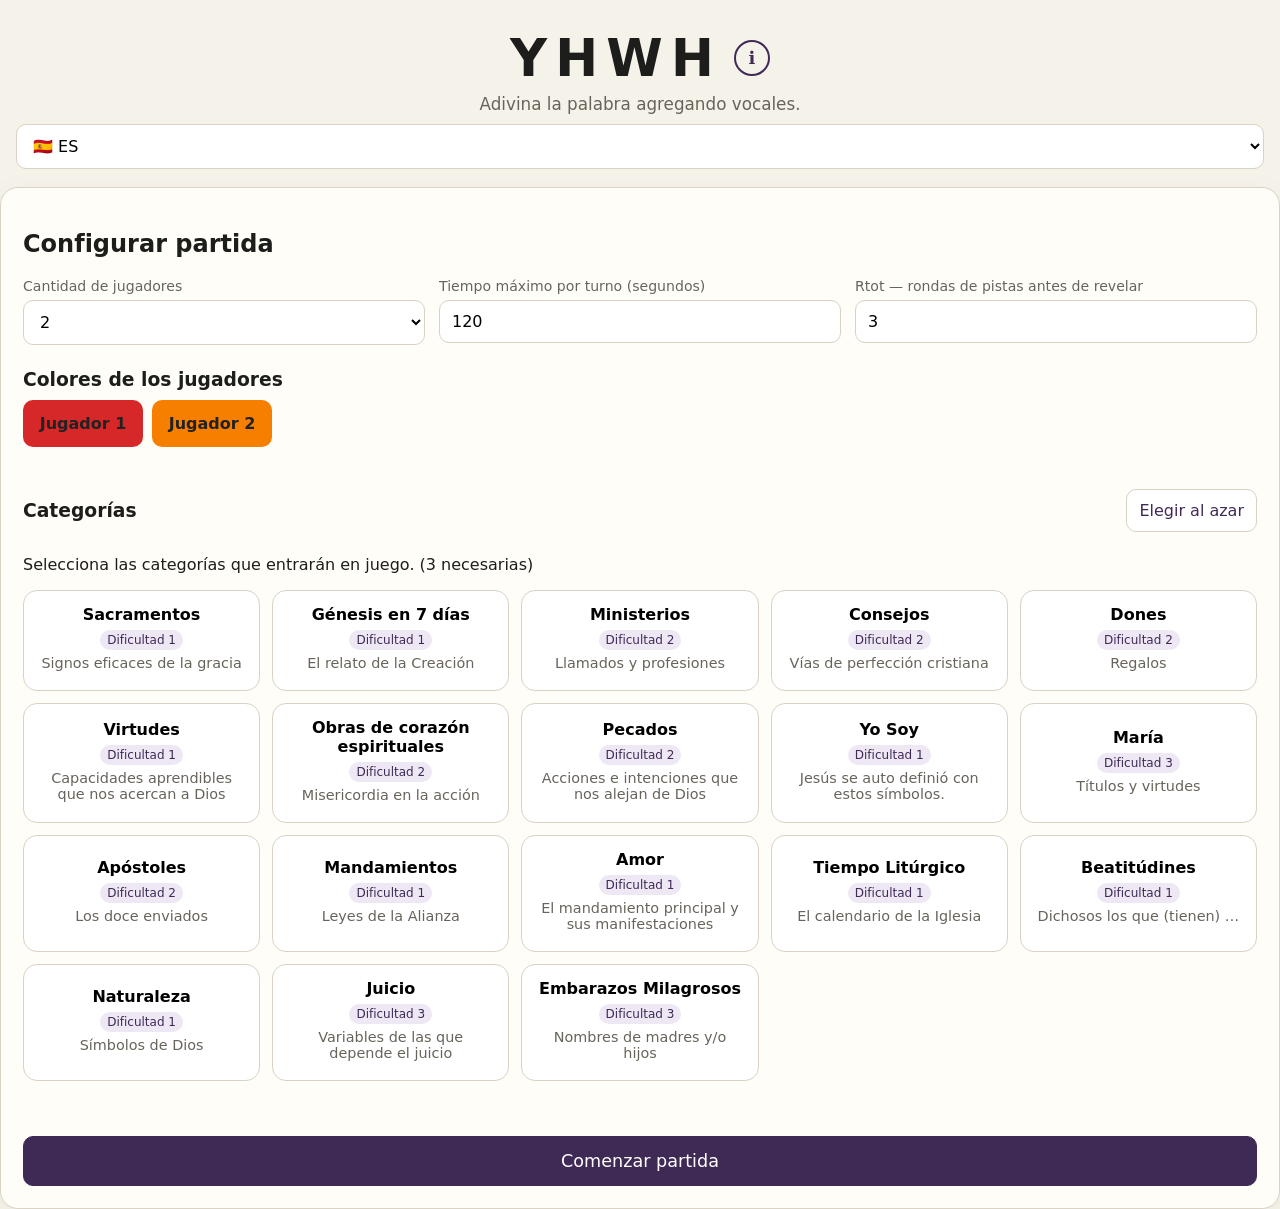
==== YHWH/index.html @ cb98d89c "Refactor index.html for improved layout and semantics Refactor HTML structure and update elements fo" ====
<!DOCTYPE html>
<html lang="es">
<head>
  <meta charset="UTF-8">
  <meta name="viewport" content="width=device-width, initial-scale=1.0">
  <title>YHWH</title>
  <link rel="stylesheet" href="styles.css">
</head>
<body>
  <div class="container">
    <header class="site-header">
      <div class="header-content">
        <h1>YHWH</h1>
        <button type="button" id="info-btn" class="info-btn" title="Información">ℹ️</button>
      </div>
      <p id="subtitle" class="subtitle" data-i18n="subtitle"></p>
      
      <!-- Selector de idioma -->
      <div class="language-selector" style="margin-top: 10px;">
        <select id="lang-select">
          <option value="es">🇪🇸 ES</option>
          <option value="it">🇮🇹 IT</option>
          <option value="en">🇬🇧 EN</option>
        </select>
      </div>
    </header>

    <!-- Modal de Reglas -->
    <div id="rules-modal" class="feedback-modal hidden">
      <div class="feedback-box rules-box">
        <h3 data-i18n="rulesTitle"></h3>
        <ul>
          <li data-i18n="rule1"></li>
          <li data-i18n="rule2"></li>
          <li data-i18n="rule3"></li>
          <li data-i18n="rule4"></li>
        </ul>
        <button type="button" id="close-rules" class="secondary" data-i18n="continue"></button>
      </div>
    </div>

    <!-- Screen 1: Configuración / Inicio -->
    <section id="screen-start" class="screen">
      <h2 id="start-title" data-i18n="startTitle"></h2>
      
      <div class="settings-grid">
        <label>
          <span id="players-label" data-i18n="players"></span>
          <select id="players"></select>
        </label>
        
        <label>
          <span id="time-label" data-i18n="time"></span>
          <input type="number" id="turn-time" min="10" max="120" value="120">
        </label>

        <label>
          <span id="rounds-label" data-i18n="rounds"></span>
          <input type="number" id="round-total" min="1" max="10" value="3">
        </label>
      </div>

      <div class="player-color-selection">
        <h3 id="player-colors-title" data-i18n="playerColorsTitle"></h3>
        <div id="player-colors" class="player-colors"></div>
        <div id="player-color-options" class="player-color-options"></div>
      </div>

      <div class="section-heading">
        <h3 id="categories-title" data-i18n="categoriesTitle"></h3>
        <button type="button" id="random-categories" class="secondary" data-i18n="randomCategories"></button>
      </div>
      <p id="category-count" class="help-text" data-i18n="categoryCount"></p>
      
      <div id="categories" class="category-grid"></div>

      <p id="start-error" class="error"></p>
      <button type="button" id="start-game" class="primary" style="width: 100%; font-size: 1.1rem; padding: 14px;" data-i18n="startGame"></button>
    </section>

    <!-- Screen 2: Pantalla de Juego -->
    <main id="screen-game" class="screen hidden">
      <div class="game-top">
        <div>
          <span id="round-label"></span> | 
          <span id="turn-label"></span>
        </div>
        <div class="timer-controls">
          <button type="button" id="pause-time" class="secondary" data-i18n="pause"></button>
          <div id="timer" class="timer">02:00</div>
        </div>
      </div>

      <div id="scoreboard" class="scoreboard"></div>

      <div class="round-card">
        <div id="clue-stage" class="clue-stage">---</div>
        <div id="attempt-status" class="attempt-status"></div>

        <div class="guess-form">
          <div id="guess-words" class="guess-words"></div>
          <div id="guess-categories" class="guess-categories"></div>
          <button type="button" id="submit-guess" class="primary" data-i18n="guess"></button>
        </div>
      </div>

      <div class="board">
        <h2><span id="board-title-text" data-i18n="boardTitle"></span> (<span id="discovered-count">0</span>)</h2>
        <div id="board-categories"></div>
      </div>
    </main>

    <!-- Screen 3: Revelar Palabra (Ordenador / Tiempo agotado) -->
    <section id="screen-reveal" class="screen hidden computer-reveal">
      <span class="computer-badge" id="computer-badge" data-i18n="computer"></span>
      <h2 id="reveal-title" data-i18n="specialRound"></h2>

      <div class="reveal-table">
        <div class="reveal-row">
          <span class="reveal-label" data-i18n="revealCategoryLabel"></span>
          <strong id="revealed-category">--</strong>
        </div>
        <div class="reveal-row">
          <span class="reveal-label" data-i18n="revealFortextLabel"></span>
          <span id="reveal-fortext">--</span>
        </div>
        <div class="reveal-row">
          <span class="reveal-label" data-i18n="revealWordLabel"></span>
          <strong id="revealed-word" class="revealed-word">--</strong>
        </div>
        <div class="reveal-row">
          <span class="reveal-label" data-i18n="revealHelpLabel"></span>
          <span id="reveal-help">--</span>
        </div>
      </div>

      <button type="button" id="continue-reveal" class="primary" style="min-width: 180px;" data-i18n="continue"></button>
    </section>

    <!-- Screen 4: Fin de Juego -->
    <section id="screen-end" class="screen hidden" style="text-align: center;">
      <h2 id="end-title" data-i18n="end"></h2>
      <div id="final-scores"></div>
      <button type="button" id="new-game" class="primary" style="margin-top: 15px;" data-i18n="newGame"></button>
    </section>

    <!-- Modal de Feedback (Acierto / Error) -->
    <div id="feedback-modal" class="feedback-modal hidden">
      <div class="feedback-box">
        <p id="feedback-message" class="feedback"></p>
        <button type="button" id="feedback-continue" class="primary" data-i18n="continue"></button>
      </div>
    </div>
  </div>

  <script type="module" src="app.js"></script>
</body>
</html>
---- YHWH/styles.css ----
* { box-sizing: border-box; }
:root {
  --bg: #f5f2ea;
  --panel: #fffdf8;
  --ink: #1d1d1b;
  --muted: #68645b;
  --accent: #3f2a56;
  --accent2: #73548f;
  --line: #d9d2c5;
  --good: #236b3b;
  --bad: #9b2c2c;
  --partial: #946b16;
}
body {
  margin: 0;
  font-family: system-ui, -apple-system, BlinkMacSystemFont, "Segoe UI", sans-serif;
  color: var(--ink);
  background: var(--bg);
}
.site-header {
  text-align: center;
  padding: 28px 16px 18px;
}
.header-content {
  display: flex;
  align-items: center;
  justify-content: center;
  gap: 12px;
}
.info-btn {
  background: transparent;
  border: 2px solid var(--accent);
  color: var(--accent);
  border-radius: 50%;
  width: 36px;
  height: 36px;
  font-weight: bold;
  font-size: 1.1rem;
  cursor: pointer;
  display: inline-flex;
  align-items: center;
  justify-content: center;
  padding: 0;
}
.info-btn:hover {
  background: var(--accent);
  color: white;
}
.rules-box {
  text-align: left !important;
  max-width: 500px;
}
.site-header h1 { margin: 0; letter-spacing: .16em; font-size: clamp(2rem, 6vw, 3.2rem); }
.site-header p { margin: 6px 0 0; color: var(--muted); font-size: 1.05rem; }
main { max-width: 1100px; margin: 0 auto; padding: 10px 16px 40px; }
.screen { background: var(--panel); border: 1px solid var(--line); border-radius: 18px; padding: 22px; box-shadow: 0 8px 30px #0000000d; }
.hidden { display: none !important; }
.settings-grid { display: grid; grid-template-columns: repeat(3, 1fr); gap: 14px; margin: 18px 0 24px; }
label span { display: block; font-size: .88rem; color: var(--muted); margin-bottom: 6px; }
input, select, button {
  font: inherit;
  border-radius: 10px;
  border: 1px solid var(--line);
  padding: 11px 12px;
}
input, select { width: 100%; background: white; }
button { cursor: pointer; }
button.primary { background: var(--accent); color: white; border-color: var(--accent); }
button.secondary { background: white; color: var(--accent); }
button:disabled { opacity: .5; cursor: not-allowed; }
.section-heading, .game-top { display: flex; justify-content: space-between; align-items: center; gap: 12px; }
.category-grid { display: grid; grid-template-columns: repeat(auto-fit, minmax(210px, 1fr)); gap: 12px; margin: 14px 0 20px; }
.category-card { border: 1px solid var(--line); border-radius: 14px; padding: 14px; background: white; cursor: pointer; }
.category-card.selected { border-color: var(--accent); outline: 2px solid var(--accent); }
.category-card h4 { margin: 0 0 5px; }
.category-card p { margin: 5px 0; color: var(--muted); font-size: .9rem; }
.badge { display: inline-block; padding: 3px 7px; border-radius: 99px; background: #eee7f4; color: var(--accent); font-size: .75rem; }
.error { color: var(--bad); min-height: 1.2em; }
.game-top { margin-bottom: 15px; }
.timer-controls { display: flex; align-items: center; gap: 10px; }
.timer { font-variant-numeric: tabular-nums; font-size: 2rem; font-weight: 700; min-width: 105px; text-align: right; }
.timer.warning { color: var(--bad); }
.scoreboard { display: grid; grid-template-columns: repeat(auto-fit, minmax(140px, 1fr)); gap: 8px; margin-bottom: 18px; }
.score { padding: 10px 12px; background: white; border: 1px solid var(--line); border-radius: 12px; }
.score.active { border: 2px solid #111; }
.score strong { display: block; }
.round-card { border: 1px solid var(--line); border-radius: 16px; padding: 20px; text-align: center; }
.clue-stage { font-size: clamp(2rem, 8vw, 4.5rem); font-weight: 800; letter-spacing: .08em; margin: 15px 0; min-height: 1.5em; overflow-wrap: anywhere; }
.attempt-status, .feedback { min-height: 1.5em; color: var(--muted); margin: 8px 0; }
.guess-form { display: grid; grid-template-columns: 1.4fr 1.2fr auto; gap: 12px; max-width: 1000px; margin: 16px auto 0; align-items: start; }
.guess-words { display: grid; gap: 8px; }
.feedback.good { color: var(--good); }
.feedback.partial { color: var(--partial); }
.feedback.bad { color: var(--bad); }
.board { margin-top: 25px; }
.board-category { border-top: 1px solid var(--line); padding: 15px 0; }
.board-category h3 { margin: 0 0 4px; }
.board-category .fortext { color: var(--muted); font-size: .9rem; margin-bottom: 10px; }
.word-list { display: flex; flex-wrap: wrap; gap: 7px; }
.word-chip { border: 1px solid var(--line); border-radius: 99px; padding: 7px 9px; background: white; }
.word-chip small { display: block; color: var(--muted); margin-top: 2px; }
.computer-reveal { text-align: center; padding: 35px 10px; }
.computer-badge { display: inline-block; padding: 7px 12px; border-radius: 999px; background: var(--accent); color: white; letter-spacing: .12em; }
.revealed-word { font-size: clamp(2rem, 8vw, 5rem); font-weight: 800; margin: 20px 0 5px; }
.revealed-category { font-size: 1.2rem; font-weight: 700; }
#final-scores { display: grid; gap: 10px; margin: 20px 0; }
.final-score { display: flex; justify-content: space-between; padding: 14px; border: 1px solid var(--line); border-radius: 12px; background: white; }

.feedback-modal {
  position: fixed;
  inset: 0;
  z-index: 1000;
  display: flex;
  align-items: center;
  justify-content: center;
  padding: 20px;
  background: #00000066;
}
.feedback-modal > div {
  background: var(--panel);
  border: 1px solid var(--line);
  border-radius: 18px;
  box-shadow: 0 12px 40px #00000033;
  padding: 28px;
  min-width: min(90vw, 420px);
  text-align: center;
  font-size: 1.25rem;
  margin-bottom: 0;
}
.feedback-modal .feedback.good { color: var(--good); }
.feedback-modal .feedback.partial { color: var(--partial); }
.feedback-modal .feedback.bad { color: var(--bad); }
.feedback-modal button { margin-top: 14px; }

.guess-categories {
  display: flex;
  flex-wrap: wrap;
  gap: 8px;
  align-content: flex-start;
}
.category-choice {
  background: white;
  color: var(--ink);
  border: 1px solid var(--line);
  padding: 10px 12px;
  border-radius: 10px;
  cursor: pointer;
}
.category-choice:hover { border-color: var(--accent2); }
.category-choice.selected {
  background: var(--accent);
  color: white;
  border-color: var(--accent);
}
#submit-guess {
  background: #7b3fb3;
  border-color: #7b3fb3;
  min-width: 125px;
}
.feedback-modal > div {
  display: flex;
  flex-direction: column;
  align-items: center;
}
.feedback-modal #feedback-message {
  width: 100%;
  margin: 0;
}
.feedback-modal #feedback-continue {
  display: block;
  margin: 18px auto 0;
}

.category-card.selected {
  background: var(--selected-bg, #eee7f4);
  border-color: #4f365f;
  outline: 2px solid #4f365f;
}

.guess-word-input.already-guessed {
  background: #e9e9e9;
  border-color: #aaa;
  color: #444;
  font-weight: 700;
}
.category-choice:disabled {
  opacity: 1;
  cursor: default;
}

.reveal-table {
  width: min(100%, 760px);
  margin: 18px auto 22px;
  border: 1px solid var(--line);
  border-radius: 12px;
  overflow: hidden;
  text-align: left;
}
.reveal-row {
  display: grid;
  grid-template-columns: minmax(145px, 0.42fr) 1fr;
  gap: 16px;
  padding: 14px 18px;
  align-items: center;
}
.reveal-row:nth-child(odd) { background: #f0f0f0; }
.reveal-row:nth-child(even) { background: #fafafa; }
.reveal-label {
  font-weight: 800;
  color: #555;
  text-transform: uppercase;
  font-size: .78rem;
  letter-spacing: .06em;
}
.reveal-row > span:last-child,
.reveal-row > strong:last-child { color: var(--ink); }
.reveal-row .revealed-word {
  margin: 0;
  font-size: clamp(2rem, 6vw, 4rem);
  line-height: 1.05;
  letter-spacing: .06em;
  overflow-wrap: anywhere;
}

@media (min-width: 1000px) {
  #screen-game {
    display: grid;
    grid-template-columns: minmax(0, 1fr) 330px;
    column-gap: 24px;
    align-items: start;
  }
  #screen-game > .game-top,
  #screen-game > .scoreboard,
  #screen-game > .round-card {
    grid-column: 1;
  }
  #screen-game > .board {
    grid-column: 2;
    grid-row: 1 / span 3;
    margin-top: 0;
    padding-left: 4px;
  }
  #screen-game > .board h2 {
    margin-top: 0;
  }
  #screen-game .scoreboard {
    grid-template-columns: repeat(2, minmax(140px, 1fr));
  }
  #screen-game .round-card {
    padding: 18px;
  }
  #screen-game .clue-stage {
    font-size: clamp(2rem, 5vw, 4rem);
  }
}

@media (max-width: 700px) {
  .settings-grid, .guess-form { grid-template-columns: 1fr; }
  .guess-categories { justify-content: stretch; }
  .category-choice { flex: 1 1 auto; }
  .screen { padding: 16px; }
  .game-top { align-items: flex-start; }
  .reveal-row { grid-template-columns: 1fr; gap: 5px; }
}

.category-card.selected { background: var(--selected-bg); }
.board-category { background: var(--category-bg); border-radius: 14px; padding: 14px; margin-bottom: 12px; border-top: 0; }

.feedback-modal .feedback-box {
  background: var(--panel);
  border: 1px solid var(--line);
  border-radius: 18px;
  box-shadow: 0 12px 40px #00000033;
  padding: 28px;
  width: min(90vw, 460px);
  min-width: 0;
  text-align: center;
  display: flex;
  flex-direction: column;
  align-items: center;
  gap: 18px;
}
.feedback-modal #feedback-continue { margin: 0; align-self: center; }
.feedback-modal #feedback-message { margin: 0; }

.player-color-selection { margin: 0 0 24px; }
.player-color-selection h3 { margin-bottom: 10px; }
.player-colors { display: flex; flex-wrap: wrap; gap: 9px; }
.player-color-button { font-weight: 700; border-width: 3px; min-width: 120px; color: #222; }
.player-color-options { display: flex; flex-wrap: wrap; gap: 8px; align-items: center; margin-top: 10px; }
.color-option { color: #222; border: 2px solid #fff; box-shadow: 0 0 0 1px #999; text-transform: capitalize; }
.score { border-left: 8px solid var(--player-color, var(--accent)); }
.score.active { outline: 3px solid #111; }
.score.active.zero { outline-color: var(--player-color, var(--accent)); }

.category-choice {
  background: var(--category-choice-bg, white) !important;
  color: #1d1d1b;
  border-color: #b8b0a4;
  font-weight: 650;
}
.category-choice.selected {
  background: var(--category-choice-bg, white) !important;
  color: #1d1d1b;
  border-color: #3f2a56;
  outline: 3px solid #3f2a56;
  box-shadow: inset 0 0 0 2px #ffffffaa;
}

.score {
  position: relative;
  overflow: hidden;
  border-left: 0;
  background: linear-gradient(to right, var(--player-color) 0%, var(--player-color) var(--score-fill, 0%), transparent var(--score-fill, 0%), transparent 100%);
  transition: background 300ms ease, transform 150ms ease;
}
.score > * { position: relative; z-index: 1; }
.score.active { outline: 3px solid #111; }
.score.active.zero { outline-color: var(--player-color); }

#board-title { display:flex; align-items:center; justify-content:space-between; gap:10px; }
.small-counter { display:inline-flex; align-items:center; justify-content:center; min-width:30px; height:28px; padding:0 8px; border-radius:8px; background:var(--panel); border:1px solid var(--line); font-size:.85em; }
.attempt-status .hint-attention { display:inline-block; padding:5px 9px; margin:3px 3px 3px 0; border-radius:8px; background:#fff3b0; border:2px solid #d9b300; font-weight:700; }
.attempt-status .subcategory-attention { display:inline-block; padding:5px 9px; margin:3px 3px 3px 0; border-radius:8px; background:#dcecff; border:2px solid #4f7fc1; font-weight:700; }
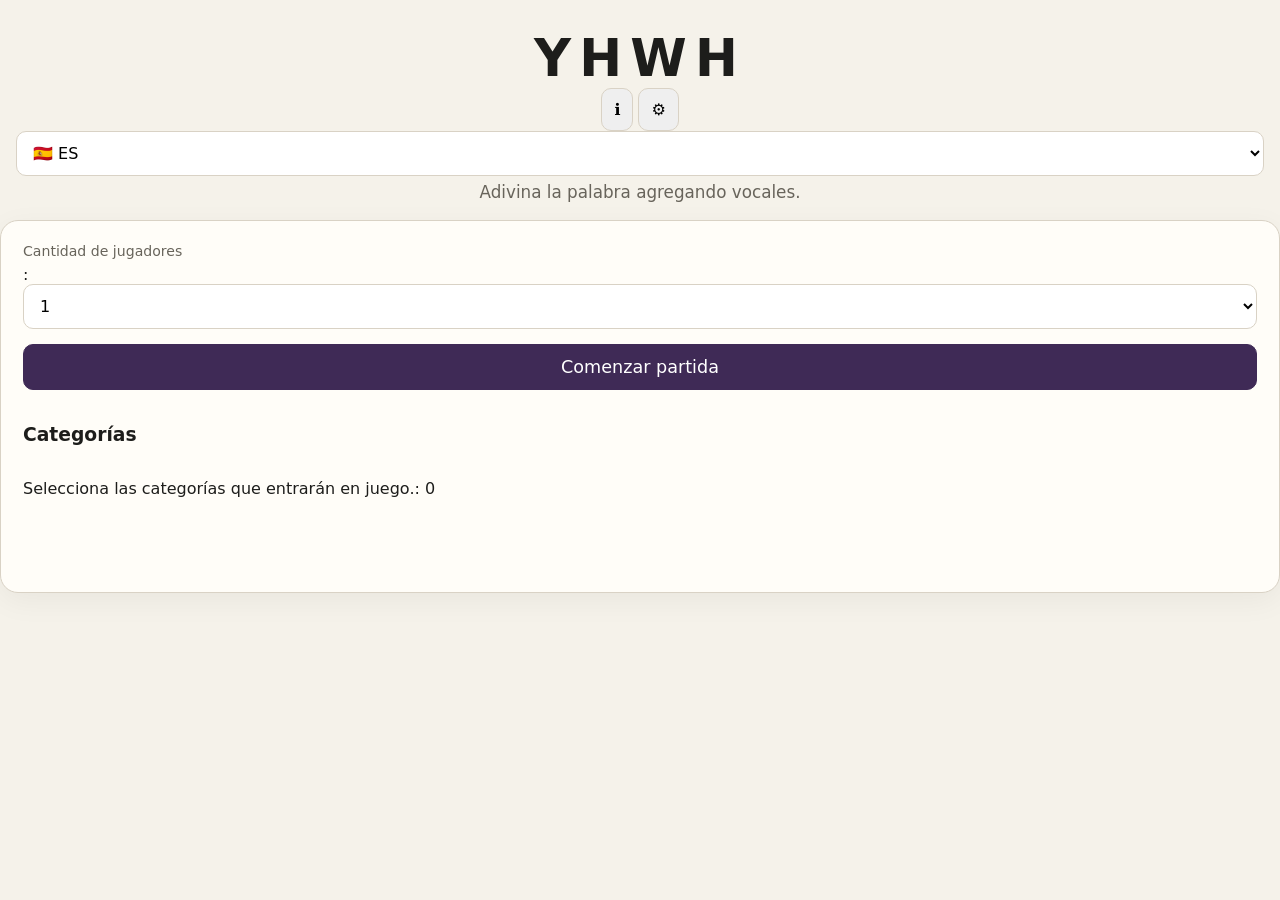
==== commit 6a42cd5f: "Enhance header with settings and language options Updated header section with new buttons and langua" ====
--- a/YHWH/index.html
+++ b/YHWH/index.html
@@ -9,23 +9,25 @@
 <body>
   <div class="container">
     <header class="site-header">
-      <div class="header-content">
+      <div class="header-top">
         <h1>YHWH</h1>
-        <button type="button" id="info-btn" class="info-btn" title="Información">ℹ️</button>
+        
+        <!-- Controles superiores derecha -->
+        <div class="header-actions">
+          <button type="button" id="info-btn" class="icon-btn" title="Información">ℹ️</button>
+          <button type="button" id="settings-btn" class="icon-btn" title="Configuración">⚙️</button>
+          
+          <select id="lang-select" class="lang-dropdown">
+            <option value="es">🇪🇸 ES</option>
+            <option value="it">🇮🇹 IT</option>
+            <option value="en">🇬🇧 EN</option>
+          </select>
+        </div>
       </div>
       <p id="subtitle" class="subtitle" data-i18n="subtitle"></p>
-      
-      <!-- Selector de idioma -->
-      <div class="language-selector" style="margin-top: 10px;">
-        <select id="lang-select">
-          <option value="es">🇪🇸 ES</option>
-          <option value="it">🇮🇹 IT</option>
-          <option value="en">🇬🇧 EN</option>
-        </select>
-      </div>
     </header>
 
-    <!-- Modal de Reglas -->
+    <!-- Modal de Información / Reglas -->
     <div id="rules-modal" class="feedback-modal hidden">
       <div class="feedback-box rules-box">
         <h3 data-i18n="rulesTitle"></h3>
@@ -39,46 +41,60 @@
       </div>
     </div>
 
-    <!-- Screen 1: Configuración / Inicio -->
+    <!-- Modal de Configuración Avanzada (⚙️) -->
+    <div id="settings-modal" class="feedback-modal hidden">
+      <div class="feedback-box">
+        <h3 data-i18n="settingsTitle">Ajustes</h3>
+        
+        <div class="settings-grid" style="text-align: left; margin: 15px 0;">
+          <label style="display: block; margin-bottom: 10px;">
+            <span id="time-label" data-i18n="time"></span>:
+            <input type="number" id="turn-time" min="10" max="120" value="120">
+          </label>
+
+          <label style="display: block; margin-bottom: 10px;">
+            <span id="rounds-label" data-i18n="rounds"></span>:
+            <input type="number" id="round-total" min="1" max="10" value="3">
+          </label>
+        </div>
+
+        <div class="player-color-selection">
+          <h4 id="player-colors-title" data-i18n="playerColorsTitle"></h4>
+          <div id="player-colors" class="player-colors"></div>
+          <div id="player-color-options" class="player-color-options"></div>
+        </div>
+
+        <div style="margin-top: 15px;">
+          <button type="button" id="random-categories" class="secondary" data-i18n="randomCategories"></button>
+        </div>
+
+        <button type="button" id="close-settings" class="primary" style="margin-top: 15px;" data-i18n="continue"></button>
+      </div>
+    </div>
+
+    <!-- Screen 1: Inicio -->
     <section id="screen-start" class="screen">
-      <h2 id="start-title" data-i18n="startTitle"></h2>
-      
-      <div class="settings-grid">
+      <!-- Unico ajuste visible de entrada -->
+      <div class="main-settings" style="margin-bottom: 15px;">
         <label>
-          <span id="players-label" data-i18n="players"></span>
+          <span id="players-label" data-i18n="players"></span>:
           <select id="players"></select>
-        </label>
-        
-        <label>
-          <span id="time-label" data-i18n="time"></span>
-          <input type="number" id="turn-time" min="10" max="120" value="120">
-        </label>
-
-        <label>
-          <span id="rounds-label" data-i18n="rounds"></span>
-          <input type="number" id="round-total" min="1" max="10" value="3">
         </label>
       </div>
 
-      <div class="player-color-selection">
-        <h3 id="player-colors-title" data-i18n="playerColorsTitle"></h3>
-        <div id="player-colors" class="player-colors"></div>
-        <div id="player-color-options" class="player-color-options"></div>
-      </div>
+      <!-- Botón Comenzar ubicado ARRIBA de las categorías -->
+      <button type="button" id="start-game" class="primary" style="width: 100%; font-size: 1.1rem; padding: 12px; margin-bottom: 15px;" data-i18n="startGame"></button>
 
       <div class="section-heading">
         <h3 id="categories-title" data-i18n="categoriesTitle"></h3>
-        <button type="button" id="random-categories" class="secondary" data-i18n="randomCategories"></button>
       </div>
       <p id="category-count" class="help-text" data-i18n="categoryCount"></p>
       
       <div id="categories" class="category-grid"></div>
-
       <p id="start-error" class="error"></p>
-      <button type="button" id="start-game" class="primary" style="width: 100%; font-size: 1.1rem; padding: 14px;" data-i18n="startGame"></button>
     </section>
 
-    <!-- Screen 2: Pantalla de Juego -->
+    <!-- Screen 2: Juego -->
     <main id="screen-game" class="screen hidden">
       <div class="game-top">
         <div>
@@ -110,7 +126,7 @@
       </div>
     </main>
 
-    <!-- Screen 3: Revelar Palabra (Ordenador / Tiempo agotado) -->
+    <!-- Screen 3: Revelar Palabra -->
     <section id="screen-reveal" class="screen hidden computer-reveal">
       <span class="computer-badge" id="computer-badge" data-i18n="computer"></span>
       <h2 id="reveal-title" data-i18n="specialRound"></h2>
@@ -144,7 +160,7 @@
       <button type="button" id="new-game" class="primary" style="margin-top: 15px;" data-i18n="newGame"></button>
     </section>
 
-    <!-- Modal de Feedback (Acierto / Error) -->
+    <!-- Modal Feedback -->
     <div id="feedback-modal" class="feedback-modal hidden">
       <div class="feedback-box">
         <p id="feedback-message" class="feedback"></p>
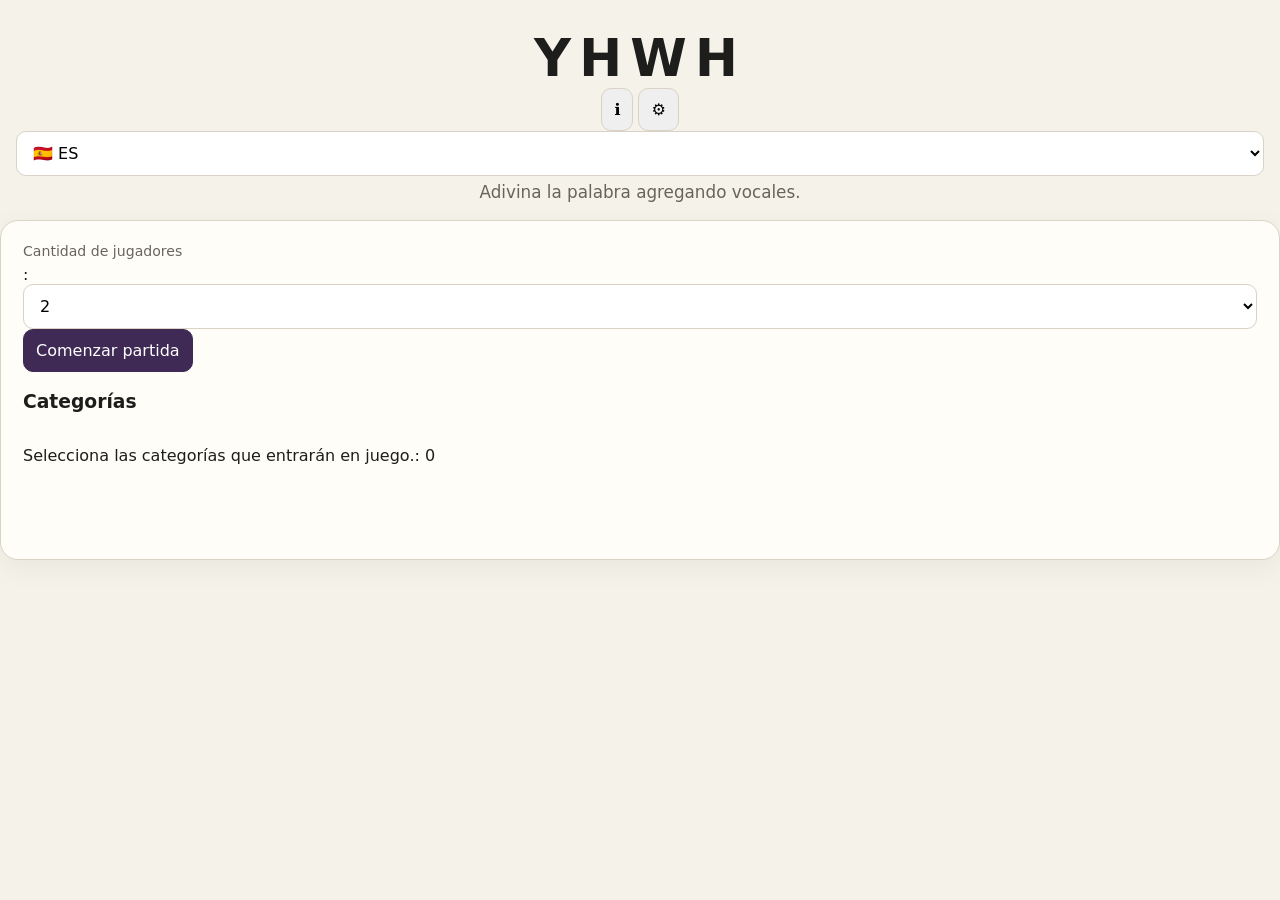
==== commit 14d1548f: "Refactor modals and update button labels in index.html" ====
--- a/YHWH/index.html
+++ b/YHWH/index.html
@@ -12,7 +12,7 @@
       <div class="header-top">
         <h1>YHWH</h1>
         
-        <!-- Controles superiores derecha -->
+        <!-- Controles compactos alineados a la derecha -->
         <div class="header-actions">
           <button type="button" id="info-btn" class="icon-btn" title="Información">ℹ️</button>
           <button type="button" id="settings-btn" class="icon-btn" title="Configuración">⚙️</button>
@@ -28,8 +28,8 @@
     </header>
 
     <!-- Modal de Información / Reglas -->
-    <div id="rules-modal" class="feedback-modal hidden">
-      <div class="feedback-box rules-box">
+    <div id="rules-modal" class="modal hidden">
+      <div class="modal-content">
         <h3 data-i18n="rulesTitle"></h3>
         <ul>
           <li data-i18n="rule1"></li>
@@ -42,17 +42,17 @@
     </div>
 
     <!-- Modal de Configuración Avanzada (⚙️) -->
-    <div id="settings-modal" class="feedback-modal hidden">
-      <div class="feedback-box">
+    <div id="settings-modal" class="modal hidden">
+      <div class="modal-content">
         <h3 data-i18n="settingsTitle">Ajustes</h3>
         
-        <div class="settings-grid" style="text-align: left; margin: 15px 0;">
-          <label style="display: block; margin-bottom: 10px;">
+        <div class="settings-grid">
+          <label>
             <span id="time-label" data-i18n="time"></span>:
             <input type="number" id="turn-time" min="10" max="120" value="120">
           </label>
 
-          <label style="display: block; margin-bottom: 10px;">
+          <label>
             <span id="rounds-label" data-i18n="rounds"></span>:
             <input type="number" id="round-total" min="1" max="10" value="3">
           </label>
@@ -74,16 +74,14 @@
 
     <!-- Screen 1: Inicio -->
     <section id="screen-start" class="screen">
-      <!-- Unico ajuste visible de entrada -->
-      <div class="main-settings" style="margin-bottom: 15px;">
+      <div class="main-settings">
         <label>
           <span id="players-label" data-i18n="players"></span>:
           <select id="players"></select>
         </label>
       </div>
 
-      <!-- Botón Comenzar ubicado ARRIBA de las categorías -->
-      <button type="button" id="start-game" class="primary" style="width: 100%; font-size: 1.1rem; padding: 12px; margin-bottom: 15px;" data-i18n="startGame"></button>
+      <button type="button" id="start-game" class="primary start-btn" data-i18n="startGame"></button>
 
       <div class="section-heading">
         <h3 id="categories-title" data-i18n="categoriesTitle"></h3>
@@ -161,8 +159,8 @@
     </section>
 
     <!-- Modal Feedback -->
-    <div id="feedback-modal" class="feedback-modal hidden">
-      <div class="feedback-box">
+    <div id="feedback-modal" class="modal hidden">
+      <div class="modal-content">
         <p id="feedback-message" class="feedback"></p>
         <button type="button" id="feedback-continue" class="primary" data-i18n="continue"></button>
       </div>
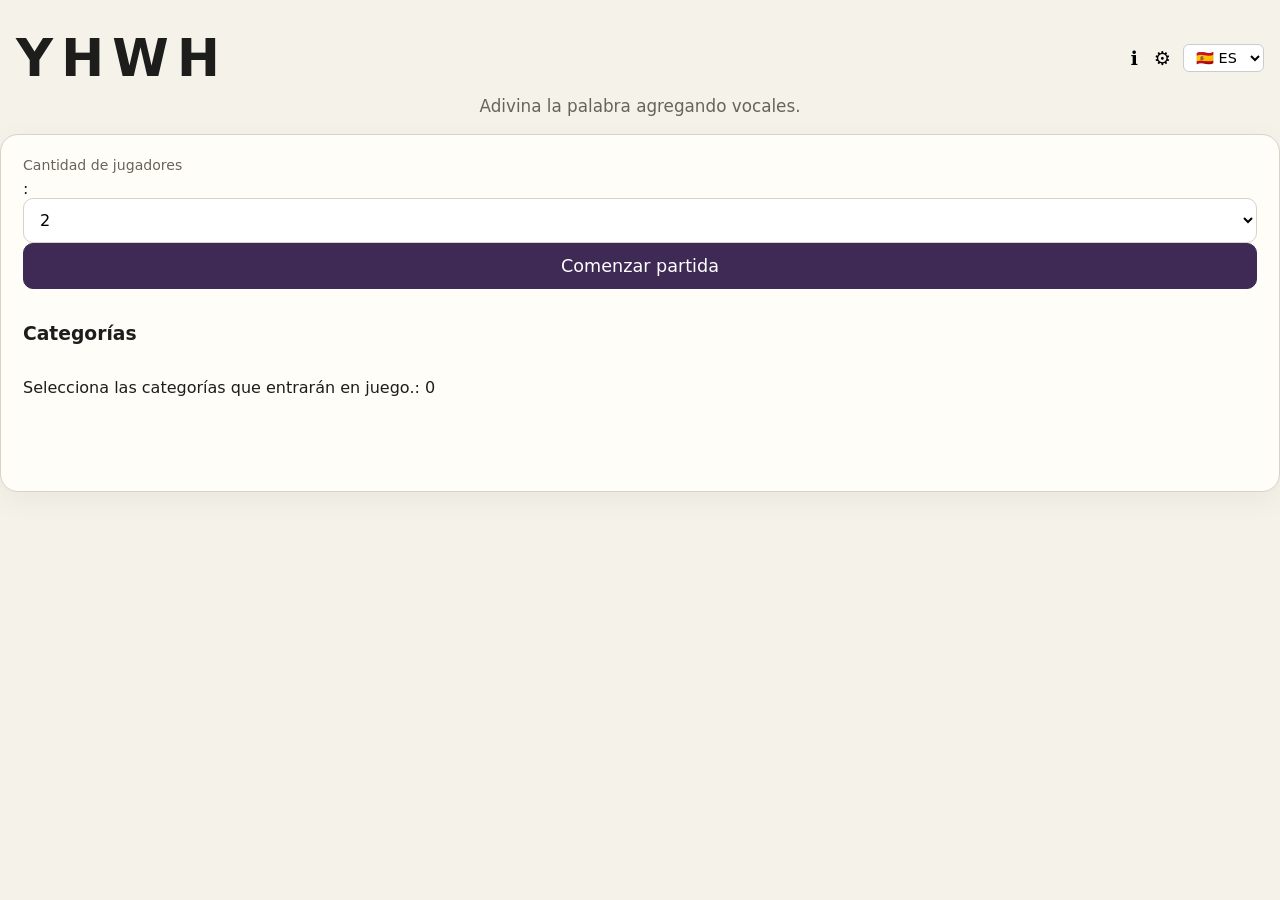
==== commit 9c8b8cea: "Refactor HTML comments and labels for clarity" ====
--- a/YHWH/index.html
+++ b/YHWH/index.html
@@ -12,7 +12,6 @@
       <div class="header-top">
         <h1>YHWH</h1>
         
-        <!-- Controles compactos alineados a la derecha -->
         <div class="header-actions">
           <button type="button" id="info-btn" class="icon-btn" title="Información">ℹ️</button>
           <button type="button" id="settings-btn" class="icon-btn" title="Configuración">⚙️</button>
@@ -27,7 +26,7 @@
       <p id="subtitle" class="subtitle" data-i18n="subtitle"></p>
     </header>
 
-    <!-- Modal de Información / Reglas -->
+    <!-- Modal de Información -->
     <div id="rules-modal" class="modal hidden">
       <div class="modal-content">
         <h3 data-i18n="rulesTitle"></h3>
@@ -41,21 +40,21 @@
       </div>
     </div>
 
-    <!-- Modal de Configuración Avanzada (⚙️) -->
+    <!-- Modal de Configuración -->
     <div id="settings-modal" class="modal hidden">
       <div class="modal-content">
-        <h3 data-i18n="settingsTitle">Ajustes</h3>
+        <h3 data-i18n="settingsTitle">Configuración</h3>
         
         <div class="settings-grid">
-          <label>
-            <span id="time-label" data-i18n="time"></span>:
+          <div class="setting-row">
+            <label for="turn-time"><span data-i18n="time">Tiempo</span>:</label>
             <input type="number" id="turn-time" min="10" max="120" value="120">
-          </label>
+          </div>
 
-          <label>
-            <span id="rounds-label" data-i18n="rounds"></span>:
+          <div class="setting-row">
+            <label for="round-total"><span data-i18n="rounds">Rtot</span>:</label>
             <input type="number" id="round-total" min="1" max="10" value="3">
-          </label>
+          </div>
         </div>
 
         <div class="player-color-selection">
@@ -75,10 +74,10 @@
     <!-- Screen 1: Inicio -->
     <section id="screen-start" class="screen">
       <div class="main-settings">
-        <label>
-          <span id="players-label" data-i18n="players"></span>:
+        <div class="setting-row inline-row">
+          <label for="players"><span data-i18n="players">Cantidad de jugadores</span>:</label>
           <select id="players"></select>
-        </label>
+        </div>
       </div>
 
       <button type="button" id="start-game" class="primary start-btn" data-i18n="startGame"></button>
--- a/YHWH/styles.css
+++ b/YHWH/styles.css
@@ -106,6 +106,72 @@
 #final-scores { display: grid; gap: 10px; margin: 20px 0; }
 .final-score { display: flex; justify-content: space-between; padding: 14px; border: 1px solid var(--line); border-radius: 12px; background: white; }
 
+/* Header superior con alineación flex */
+.header-top {
+  display: flex;
+  justify-content: space-between;
+  align-items: center;
+  margin-bottom: 8px;
+}
+
+.header-actions {
+  display: flex;
+  align-items: center;
+  gap: 8px;
+}
+
+/* Botones de icono (info / configuración) */
+.icon-btn {
+  background: transparent;
+  border: none;
+  font-size: 1.2rem;
+  cursor: pointer;
+  padding: 4px;
+}
+
+/* Selector de idiomas compacto */
+.lang-dropdown {
+  padding: 4px 8px;
+  border-radius: 6px;
+  border: 1px solid #ccc;
+  font-size: 0.9rem;
+  width: auto !important; /* evita tomar todo el ancho */
+}
+
+/* Botón de inicio amplio */
+.start-btn {
+  width: 100%;
+  font-size: 1.1rem;
+  padding: 12px;
+  margin-bottom: 15px;
+}
+
+/* Modales */
+.modal {
+  position: fixed;
+  top: 0;
+  left: 0;
+  width: 100%;
+  height: 100%;
+  background-color: rgba(0, 0, 0, 0.5);
+  display: flex;
+  justify-content: center;
+  align-items: center;
+  z-index: 1000;
+}
+
+.modal-content {
+  background: white;
+  padding: 20px;
+  border-radius: 8px;
+  max-width: 400px;
+  width: 90%;
+  text-align: center;
+}
+
+
+
+
 .feedback-modal {
   position: fixed;
   inset: 0;
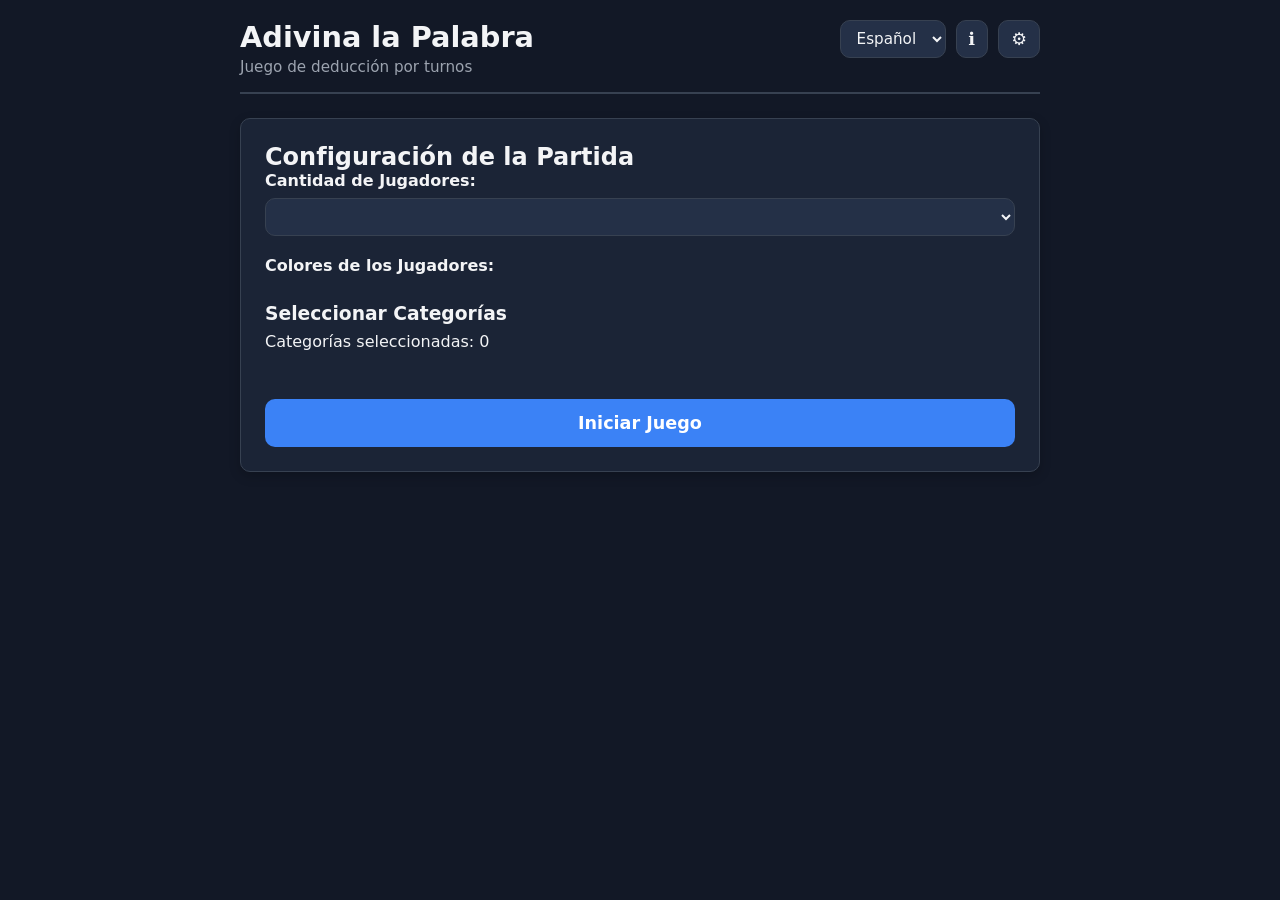
==== commit 6a92e9d1: "Update index.html for game title and layout" ====
--- a/YHWH/index.html
+++ b/YHWH/index.html
@@ -1,168 +1,98 @@
 <!DOCTYPE html>
 <html lang="es">
 <head>
-  <meta charset="UTF-8">
-  <meta name="viewport" content="width=device-width, initial-scale=1.0">
-  <title>YHWH</title>
-  <link rel="stylesheet" href="styles.css">
+  <meta charset="UTF-8" />
+  <meta name="viewport" content="width=device-width, initial-scale=1.0" />
+  <title>Adivina la Palabra</title>
+  <link rel="stylesheet" href="styles.css" />
 </head>
 <body>
   <div class="container">
-    <header class="site-header">
-      <div class="header-top">
-        <h1>YHWH</h1>
-        
-        <div class="header-actions">
-          <button type="button" id="info-btn" class="icon-btn" title="Información">ℹ️</button>
-          <button type="button" id="settings-btn" class="icon-btn" title="Configuración">⚙️</button>
-          
-          <select id="lang-select" class="lang-dropdown">
-            <option value="es">🇪🇸 ES</option>
-            <option value="it">🇮🇹 IT</option>
-            <option value="en">🇬🇧 EN</option>
-          </select>
-        </div>
+    <!-- Header -->
+    <header>
+      <div class="header-title-container">
+        <h1 data-i18n="title">Adivina la Palabra</h1>
+        <p id="subtitle" class="header-subtitle" data-i18n="subtitle">Juego de deducción por turnos</p>
       </div>
-      <p id="subtitle" class="subtitle" data-i18n="subtitle"></p>
+
+      <div class="header-actions">
+        <select id="lang-select">
+          <option value="es">Español</option>
+        </select>
+        <button id="info-btn" class="icon-btn" title="Reglas e Información">ℹ️</button>
+        <button id="settings-btn" class="icon-btn" title="Configuración">⚙️</button>
+      </div>
     </header>
 
-    <!-- Modal de Información -->
-    <div id="rules-modal" class="modal hidden">
-      <div class="modal-content">
-        <h3 data-i18n="rulesTitle"></h3>
-        <ul>
-          <li data-i18n="rule1"></li>
-          <li data-i18n="rule2"></li>
-          <li data-i18n="rule3"></li>
-          <li data-i18n="rule4"></li>
-        </ul>
-        <button type="button" id="close-rules" class="secondary" data-i18n="continue"></button>
-      </div>
-    </div>
+    <!-- Pantalla de Configuración Inicial -->
+    <section id="setup-screen" class="card">
+      <h2 data-i18n="setupTitle">Configuración de la Partida</h2>
 
-    <!-- Modal de Configuración -->
-    <div id="settings-modal" class="modal hidden">
-      <div class="modal-content">
-        <h3 data-i18n="settingsTitle">Configuración</h3>
-        
-        <div class="settings-grid">
-          <div class="setting-row">
-            <label for="turn-time"><span data-i18n="time">Tiempo</span>:</label>
-            <input type="number" id="turn-time" min="10" max="120" value="120">
-          </div>
-
-          <div class="setting-row">
-            <label for="round-total"><span data-i18n="rounds">Rtot</span>:</label>
-            <input type="number" id="round-total" min="1" max="10" value="3">
-          </div>
-        </div>
-
-        <div class="player-color-selection">
-          <h4 id="player-colors-title" data-i18n="playerColorsTitle"></h4>
-          <div id="player-colors" class="player-colors"></div>
-          <div id="player-color-options" class="player-color-options"></div>
-        </div>
-
-        <div style="margin-top: 15px;">
-          <button type="button" id="random-categories" class="secondary" data-i18n="randomCategories"></button>
-        </div>
-
-        <button type="button" id="close-settings" class="primary" style="margin-top: 15px;" data-i18n="continue"></button>
-      </div>
-    </div>
-
-    <!-- Screen 1: Inicio -->
-    <section id="screen-start" class="screen">
-      <div class="main-settings">
-        <div class="setting-row inline-row">
-          <label for="players"><span data-i18n="players">Cantidad de jugadores</span>:</label>
-          <select id="players"></select>
-        </div>
+      <div class="form-group">
+        <label for="players-count" data-i18n="playersCountLabel">Cantidad de Jugadores:</label>
+        <select id="players-count"></select>
       </div>
 
-      <button type="button" id="start-game" class="primary start-btn" data-i18n="startGame"></button>
+      <div class="form-group">
+        <label data-i18n="playerColorsLabel">Colores de los Jugadores:</label>
+        <div id="player-colors" class="colors-container"></div>
+      </div>
 
-      <div class="section-heading">
-        <h3 id="categories-title" data-i18n="categoriesTitle"></h3>
+      <div class="form-group">
+        <h3 data-i18n="selectCategoriesTitle">Seleccionar Categorías</h3>
+        <p id="category-count">Categorías seleccionadas: 0</p>
+        <div id="categories" class="categories-grid"></div>
       </div>
-      <p id="category-count" class="help-text" data-i18n="categoryCount"></p>
-      
-      <div id="categories" class="category-grid"></div>
-      <p id="start-error" class="error"></p>
+
+      <button id="start-btn" class="btn primary-btn" data-i18n="startGameBtn">Iniciar Juego</button>
     </section>
 
-    <!-- Screen 2: Juego -->
-    <main id="screen-game" class="screen hidden">
-      <div class="game-top">
-        <div>
-          <span id="round-label"></span> | 
-          <span id="turn-label"></span>
-        </div>
-        <div class="timer-controls">
-          <button type="button" id="pause-time" class="secondary" data-i18n="pause"></button>
-          <div id="timer" class="timer">02:00</div>
-        </div>
+    <!-- Pantalla de Juego -->
+    <section id="game-screen" class="card hidden">
+      <div class="game-header">
+        <span id="current-round">Ronda 1/3</span>
+        <span id="timer" class="timer-badge">120s</span>
       </div>
 
-      <div id="scoreboard" class="scoreboard"></div>
+      <div id="scoreboard" class="scoreboard-container"></div>
 
-      <div class="round-card">
-        <div id="clue-stage" class="clue-stage">---</div>
-        <div id="attempt-status" class="attempt-status"></div>
-
-        <div class="guess-form">
-          <div id="guess-words" class="guess-words"></div>
-          <div id="guess-categories" class="guess-categories"></div>
-          <button type="button" id="submit-guess" class="primary" data-i18n="guess"></button>
-        </div>
+      <div class="turn-box">
+        <h2 id="current-player">Turno del Jugador 1</h2>
+        <div id="clue-text" class="clue-box">Categoría y Pista</div>
       </div>
 
-      <div class="board">
-        <h2><span id="board-title-text" data-i18n="boardTitle"></span> (<span id="discovered-count">0</span>)</h2>
-        <div id="board-categories"></div>
+      <div class="input-group">
+        <input type="text" id="guess-input" placeholder="Escribe tu respuesta aquí..." data-i18n-placeholder="inputPlaceholder" />
+        <button id="submit-guess-btn" class="btn primary-btn" data-i18n="submitBtn">Enviar</button>
+        <button id="pass-turn-btn" class="btn secondary-btn" data-i18n="passBtn">Pasar</button>
       </div>
-    </main>
+    </section>
+  </div>
 
-    <!-- Screen 3: Revelar Palabra -->
-    <section id="screen-reveal" class="screen hidden computer-reveal">
-      <span class="computer-badge" id="computer-badge" data-i18n="computer"></span>
-      <h2 id="reveal-title" data-i18n="specialRound"></h2>
+  <!-- Modal de Información / Reglas -->
+  <div id="info-modal" class="modal hidden">
+    <div class="modal-content">
+      <h3 data-i18n="rulesTitle">Reglas del Juego</h3>
+      <p data-i18n="rulesContent">
+        Selecciona una o más categorías para comenzar. Cada jugador tendrá un turno para adivinar la palabra secreta a partir de las pistas facilitadas. Sumas puntos al adivinar correctamente en tu turno.
+      </p>
+      <button id="close-info-btn" class="btn secondary-btn" data-i18n="closeBtn">Cerrar</button>
+    </div>
+  </div>
 
-      <div class="reveal-table">
-        <div class="reveal-row">
-          <span class="reveal-label" data-i18n="revealCategoryLabel"></span>
-          <strong id="revealed-category">--</strong>
-        </div>
-        <div class="reveal-row">
-          <span class="reveal-label" data-i18n="revealFortextLabel"></span>
-          <span id="reveal-fortext">--</span>
-        </div>
-        <div class="reveal-row">
-          <span class="reveal-label" data-i18n="revealWordLabel"></span>
-          <strong id="revealed-word" class="revealed-word">--</strong>
-        </div>
-        <div class="reveal-row">
-          <span class="reveal-label" data-i18n="revealHelpLabel"></span>
-          <span id="reveal-help">--</span>
-        </div>
+  <!-- Modal de Configuración -->
+  <div id="settings-modal" class="modal hidden">
+    <div class="modal-content">
+      <h3 data-i18n="settingsTitle">Configuración de Juego</h3>
+      <div class="form-group">
+        <label for="rounds-input" data-i18n="roundsLabel">Número de Rondas:</label>
+        <input type="number" id="rounds-input" min="1" max="10" value="3" />
       </div>
-
-      <button type="button" id="continue-reveal" class="primary" style="min-width: 180px;" data-i18n="continue"></button>
-    </section>
-
-    <!-- Screen 4: Fin de Juego -->
-    <section id="screen-end" class="screen hidden" style="text-align: center;">
-      <h2 id="end-title" data-i18n="end"></h2>
-      <div id="final-scores"></div>
-      <button type="button" id="new-game" class="primary" style="margin-top: 15px;" data-i18n="newGame"></button>
-    </section>
-
-    <!-- Modal Feedback -->
-    <div id="feedback-modal" class="modal hidden">
-      <div class="modal-content">
-        <p id="feedback-message" class="feedback"></p>
-        <button type="button" id="feedback-continue" class="primary" data-i18n="continue"></button>
+      <div class="form-group">
+        <label for="timer-input" data-i18n="timerLabel">Tiempo por turno (segundos):</label>
+        <input type="number" id="timer-input" min="10" max="300" value="120" />
       </div>
+      <button id="close-settings-btn" class="btn secondary-btn" data-i18n="closeBtn">Cerrar</button>
     </div>
   </div>
 
--- a/YHWH/styles.css
+++ b/YHWH/styles.css
@@ -1,149 +1,299 @@
-* { box-sizing: border-box; }
 :root {
-  --bg: #f5f2ea;
-  --panel: #fffdf8;
-  --ink: #1d1d1b;
-  --muted: #68645b;
-  --accent: #3f2a56;
-  --accent2: #73548f;
-  --line: #d9d2c5;
-  --good: #236b3b;
-  --bad: #9b2c2c;
-  --partial: #946b16;
-}
+  --bg: #121826;
+  --panel: #1b2436;
+  --panel-light: #243047;
+  --text: #f3f4f6;
+  --muted: #9ca3af;
+  --line: #374151;
+  --accent: #3b82f6;
+  --accent-hover: #2563eb;
+  --radius: 10px;
+}
+
+* {
+  box-sizing: border-box;
+  margin: 0;
+  padding: 0;
+  font-family: system-ui, -apple-system, BlinkMacSystemFont, 'Segoe UI', Roboto, Oxygen, Ubuntu, Cantarell, sans-serif;
+}
+
 body {
+  background-color: var(--bg);
+  color: var(--text);
+  min-height: 100vh;
+  display: flex;
+  justify-content: center;
+  align-items: flex-start;
+  padding: 20px;
+}
+
+.container {
+  width: 100%;
+  max-width: 800px;
+}
+
+/* Header */
+header {
+  display: flex;
+  justify-content: space-between;
+  align-items: flex-start;
+  border-bottom: 2px solid var(--line);
+  padding-bottom: 16px;
+  margin-bottom: 24px;
+}
+
+.header-title-container {
+  display: flex;
+  flex-direction: column;
+  gap: 4px;
+}
+
+.header-title-container h1 {
+  font-size: 1.8rem;
+  font-weight: 700;
+  color: var(--text);
   margin: 0;
-  font-family: system-ui, -apple-system, BlinkMacSystemFont, "Segoe UI", sans-serif;
-  color: var(--ink);
-  background: var(--bg);
-}
-.site-header {
-  text-align: center;
-  padding: 28px 16px 18px;
-}
-.header-content {
+}
+
+.header-subtitle {
+  font-size: 0.95rem;
+  color: var(--muted);
+  margin: 0;
+}
+
+.header-actions {
+  display: flex;
+  align-items: center;
+  gap: 10px;
+}
+
+select, input[type="number"], input[type="text"] {
+  background: var(--panel-light);
+  color: var(--text);
+  border: 1px solid var(--line);
+  border-radius: var(--radius);
+  padding: 8px 12px;
+  font-size: 0.95rem;
+  outline: none;
+}
+
+select:focus, input:focus {
+  border-color: var(--accent);
+}
+
+.icon-btn {
+  background: var(--panel-light);
+  border: 1px solid var(--line);
+  color: var(--text);
+  padding: 8px 12px;
+  border-radius: var(--radius);
+  cursor: pointer;
+  font-size: 1.1rem;
   display: flex;
   align-items: center;
   justify-content: center;
+  transition: background 0.2s, border-color 0.2s;
+}
+
+.icon-btn:hover {
+  background: var(--line);
+  border-color: var(--muted);
+}
+
+/* Tarjetas y Contenedores */
+.card {
+  background: var(--panel);
+  border: 1px solid var(--line);
+  border-radius: var(--radius);
+  padding: 24px;
+  margin-bottom: 20px;
+  box-shadow: 0 4px 12px rgba(0, 0, 0, 0.2);
+}
+
+.form-group {
+  margin-bottom: 20px;
+  display: flex;
+  flex-direction: column;
+  gap: 8px;
+}
+
+.form-group label {
+  font-weight: 600;
+  color: var(--text);
+}
+
+.colors-container {
+  display: flex;
+  gap: 10px;
+  flex-wrap: wrap;
+}
+
+.color-picker {
+  width: 40px;
+  height: 40px;
+  border: none;
+  border-radius: 50%;
+  cursor: pointer;
+  background: transparent;
+}
+
+/* Categorías */
+.categories-grid {
+  display: grid;
+  grid-template-columns: repeat(auto-fill, minmax(200px, 1fr));
   gap: 12px;
-}
-.info-btn {
-  background: transparent;
-  border: 2px solid var(--accent);
-  color: var(--accent);
-  border-radius: 50%;
-  width: 36px;
-  height: 36px;
-  font-weight: bold;
-  font-size: 1.1rem;
+  margin-top: 10px;
+}
+
+.category-card {
+  background: var(--panel-light);
+  border: 2px solid var(--line);
+  border-radius: var(--radius);
+  padding: 14px;
   cursor: pointer;
-  display: inline-flex;
-  align-items: center;
-  justify-content: center;
-  padding: 0;
-}
-.info-btn:hover {
+  transition: all 0.2s ease;
+  user-select: none;
+}
+
+.category-card:hover {
+  border-color: var(--muted);
+}
+
+.category-card.selected {
+  background: rgba(59, 130, 246, 0.15);
+}
+
+.category-card h4 {
+  margin-bottom: 6px;
+  font-size: 1rem;
+}
+
+.category-card .fortext {
+  font-size: 0.85rem;
+  color: var(--muted);
+  margin-bottom: 6px;
+}
+
+.badge {
+  display: inline-block;
+  font-size: 0.75rem;
+  background: var(--line);
+  padding: 2px 8px;
+  border-radius: 12px;
+  color: var(--text);
+}
+
+/* Botones generales */
+.btn {
+  padding: 10px 20px;
+  border-radius: var(--radius);
+  border: none;
+  font-weight: 600;
+  cursor: pointer;
+  transition: background 0.2s;
+  font-size: 0.95rem;
+}
+
+.primary-btn {
   background: var(--accent);
   color: white;
 }
-.rules-box {
-  text-align: left !important;
-  max-width: 500px;
-}
-.site-header h1 { margin: 0; letter-spacing: .16em; font-size: clamp(2rem, 6vw, 3.2rem); }
-.site-header p { margin: 6px 0 0; color: var(--muted); font-size: 1.05rem; }
-main { max-width: 1100px; margin: 0 auto; padding: 10px 16px 40px; }
-.screen { background: var(--panel); border: 1px solid var(--line); border-radius: 18px; padding: 22px; box-shadow: 0 8px 30px #0000000d; }
-.hidden { display: none !important; }
-.settings-grid { display: grid; grid-template-columns: repeat(3, 1fr); gap: 14px; margin: 18px 0 24px; }
-label span { display: block; font-size: .88rem; color: var(--muted); margin-bottom: 6px; }
-input, select, button {
-  font: inherit;
-  border-radius: 10px;
-  border: 1px solid var(--line);
-  padding: 11px 12px;
-}
-input, select { width: 100%; background: white; }
-button { cursor: pointer; }
-button.primary { background: var(--accent); color: white; border-color: var(--accent); }
-button.secondary { background: white; color: var(--accent); }
-button:disabled { opacity: .5; cursor: not-allowed; }
-.section-heading, .game-top { display: flex; justify-content: space-between; align-items: center; gap: 12px; }
-.category-grid { display: grid; grid-template-columns: repeat(auto-fit, minmax(210px, 1fr)); gap: 12px; margin: 14px 0 20px; }
-.category-card { border: 1px solid var(--line); border-radius: 14px; padding: 14px; background: white; cursor: pointer; }
-.category-card.selected { border-color: var(--accent); outline: 2px solid var(--accent); }
-.category-card h4 { margin: 0 0 5px; }
-.category-card p { margin: 5px 0; color: var(--muted); font-size: .9rem; }
-.badge { display: inline-block; padding: 3px 7px; border-radius: 99px; background: #eee7f4; color: var(--accent); font-size: .75rem; }
-.error { color: var(--bad); min-height: 1.2em; }
-.game-top { margin-bottom: 15px; }
-.timer-controls { display: flex; align-items: center; gap: 10px; }
-.timer { font-variant-numeric: tabular-nums; font-size: 2rem; font-weight: 700; min-width: 105px; text-align: right; }
-.timer.warning { color: var(--bad); }
-.scoreboard { display: grid; grid-template-columns: repeat(auto-fit, minmax(140px, 1fr)); gap: 8px; margin-bottom: 18px; }
-.score { padding: 10px 12px; background: white; border: 1px solid var(--line); border-radius: 12px; }
-.score.active { border: 2px solid #111; }
-.score strong { display: block; }
-.round-card { border: 1px solid var(--line); border-radius: 16px; padding: 20px; text-align: center; }
-.clue-stage { font-size: clamp(2rem, 8vw, 4.5rem); font-weight: 800; letter-spacing: .08em; margin: 15px 0; min-height: 1.5em; overflow-wrap: anywhere; }
-.attempt-status, .feedback { min-height: 1.5em; color: var(--muted); margin: 8px 0; }
-.guess-form { display: grid; grid-template-columns: 1.4fr 1.2fr auto; gap: 12px; max-width: 1000px; margin: 16px auto 0; align-items: start; }
-.guess-words { display: grid; gap: 8px; }
-.feedback.good { color: var(--good); }
-.feedback.partial { color: var(--partial); }
-.feedback.bad { color: var(--bad); }
-.board { margin-top: 25px; }
-.board-category { border-top: 1px solid var(--line); padding: 15px 0; }
-.board-category h3 { margin: 0 0 4px; }
-.board-category .fortext { color: var(--muted); font-size: .9rem; margin-bottom: 10px; }
-.word-list { display: flex; flex-wrap: wrap; gap: 7px; }
-.word-chip { border: 1px solid var(--line); border-radius: 99px; padding: 7px 9px; background: white; }
-.word-chip small { display: block; color: var(--muted); margin-top: 2px; }
-.computer-reveal { text-align: center; padding: 35px 10px; }
-.computer-badge { display: inline-block; padding: 7px 12px; border-radius: 999px; background: var(--accent); color: white; letter-spacing: .12em; }
-.revealed-word { font-size: clamp(2rem, 8vw, 5rem); font-weight: 800; margin: 20px 0 5px; }
-.revealed-category { font-size: 1.2rem; font-weight: 700; }
-#final-scores { display: grid; gap: 10px; margin: 20px 0; }
-.final-score { display: flex; justify-content: space-between; padding: 14px; border: 1px solid var(--line); border-radius: 12px; background: white; }
-
-/* Header superior con alineación flex */
-.header-top {
+
+.primary-btn:hover {
+  background: var(--accent-hover);
+}
+
+.secondary-btn {
+  background: var(--line);
+  color: var(--text);
+}
+
+.secondary-btn:hover {
+  background: var(--muted);
+  color: var(--bg);
+}
+
+#start-btn {
+  width: 100%;
+  padding: 14px;
+  font-size: 1.1rem;
+  margin-top: 10px;
+}
+
+/* Pantalla de juego */
+.game-header {
   display: flex;
   justify-content: space-between;
   align-items: center;
-  margin-bottom: 8px;
-}
-
-.header-actions {
-  display: flex;
-  align-items: center;
-  gap: 8px;
-}
-
-/* Botones de icono (info / configuración) */
-.icon-btn {
-  background: transparent;
-  border: none;
+  margin-bottom: 20px;
+  font-weight: 600;
+}
+
+.timer-badge {
+  background: #ef4444;
+  color: white;
+  padding: 6px 14px;
+  border-radius: 20px;
+  font-size: 1.1rem;
+}
+
+.scoreboard-container {
+  display: flex;
+  gap: 12px;
+  margin-bottom: 20px;
+  overflow-x: auto;
+  padding-bottom: 6px;
+}
+
+.score-card {
+  background: var(--panel-light);
+  padding: 12px 16px;
+  border-radius: var(--radius);
+  min-width: 110px;
+  text-align: center;
+  transition: transform 0.2s;
+}
+
+.score-card.active {
+  transform: scale(1.05);
+  box-shadow: 0 0 10px rgba(255, 255, 255, 0.2);
+}
+
+.player-name {
+  font-size: 0.85rem;
+  color: var(--muted);
+}
+
+.player-score {
   font-size: 1.2rem;
-  cursor: pointer;
-  padding: 4px;
-}
-
-/* Selector de idiomas compacto */
-.lang-dropdown {
-  padding: 4px 8px;
-  border-radius: 6px;
-  border: 1px solid #ccc;
-  font-size: 0.9rem;
-  width: auto !important; /* evita tomar todo el ancho */
-}
-
-/* Botón de inicio amplio */
-.start-btn {
-  width: 100%;
-  font-size: 1.1rem;
-  padding: 12px;
-  margin-bottom: 15px;
+  font-weight: bold;
+}
+
+.turn-box {
+  background: var(--panel-light);
+  padding: 20px;
+  border-radius: var(--radius);
+  text-align: center;
+  margin-bottom: 20px;
+}
+
+.turn-box h2 {
+  margin-bottom: 10px;
+}
+
+.clue-box {
+  font-size: 1.05rem;
+  color: var(--muted);
+  margin-top: 8px;
+}
+
+.input-group {
+  display: flex;
+  gap: 10px;
+}
+
+.input-group input {
+  flex: 1;
 }
 
 /* Modales */
@@ -151,240 +301,34 @@
   position: fixed;
   top: 0;
   left: 0;
-  width: 100%;
-  height: 100%;
-  background-color: rgba(0, 0, 0, 0.5);
+  width: 100vw;
+  height: 100vh;
+  background: rgba(0, 0, 0, 0.65);
   display: flex;
   justify-content: center;
   align-items: center;
   z-index: 1000;
+  backdrop-filter: blur(4px);
 }
 
 .modal-content {
-  background: white;
-  padding: 20px;
-  border-radius: 8px;
-  max-width: 400px;
+  background: var(--panel);
+  border-radius: var(--radius);
+  padding: 24px;
+  max-width: 500px;
   width: 90%;
-  text-align: center;
-}
-
-
-
-
-.feedback-modal {
-  position: fixed;
-  inset: 0;
-  z-index: 1000;
-  display: flex;
-  align-items: center;
-  justify-content: center;
-  padding: 20px;
-  background: #00000066;
-}
-.feedback-modal > div {
-  background: var(--panel);
   border: 1px solid var(--line);
-  border-radius: 18px;
-  box-shadow: 0 12px 40px #00000033;
-  padding: 28px;
-  min-width: min(90vw, 420px);
-  text-align: center;
-  font-size: 1.25rem;
-  margin-bottom: 0;
-}
-.feedback-modal .feedback.good { color: var(--good); }
-.feedback-modal .feedback.partial { color: var(--partial); }
-.feedback-modal .feedback.bad { color: var(--bad); }
-.feedback-modal button { margin-top: 14px; }
-
-.guess-categories {
-  display: flex;
-  flex-wrap: wrap;
-  gap: 8px;
-  align-content: flex-start;
-}
-.category-choice {
-  background: white;
-  color: var(--ink);
-  border: 1px solid var(--line);
-  padding: 10px 12px;
-  border-radius: 10px;
-  cursor: pointer;
-}
-.category-choice:hover { border-color: var(--accent2); }
-.category-choice.selected {
-  background: var(--accent);
-  color: white;
-  border-color: var(--accent);
-}
-#submit-guess {
-  background: #7b3fb3;
-  border-color: #7b3fb3;
-  min-width: 125px;
-}
-.feedback-modal > div {
+  box-shadow: 0 8px 24px rgba(0, 0, 0, 0.5);
   display: flex;
   flex-direction: column;
-  align-items: center;
-}
-.feedback-modal #feedback-message {
-  width: 100%;
-  margin: 0;
-}
-.feedback-modal #feedback-continue {
-  display: block;
-  margin: 18px auto 0;
-}
-
-.category-card.selected {
-  background: var(--selected-bg, #eee7f4);
-  border-color: #4f365f;
-  outline: 2px solid #4f365f;
-}
-
-.guess-word-input.already-guessed {
-  background: #e9e9e9;
-  border-color: #aaa;
-  color: #444;
-  font-weight: 700;
-}
-.category-choice:disabled {
-  opacity: 1;
-  cursor: default;
-}
-
-.reveal-table {
-  width: min(100%, 760px);
-  margin: 18px auto 22px;
-  border: 1px solid var(--line);
-  border-radius: 12px;
-  overflow: hidden;
-  text-align: left;
-}
-.reveal-row {
-  display: grid;
-  grid-template-columns: minmax(145px, 0.42fr) 1fr;
   gap: 16px;
-  padding: 14px 18px;
-  align-items: center;
-}
-.reveal-row:nth-child(odd) { background: #f0f0f0; }
-.reveal-row:nth-child(even) { background: #fafafa; }
-.reveal-label {
-  font-weight: 800;
-  color: #555;
-  text-transform: uppercase;
-  font-size: .78rem;
-  letter-spacing: .06em;
-}
-.reveal-row > span:last-child,
-.reveal-row > strong:last-child { color: var(--ink); }
-.reveal-row .revealed-word {
-  margin: 0;
-  font-size: clamp(2rem, 6vw, 4rem);
-  line-height: 1.05;
-  letter-spacing: .06em;
-  overflow-wrap: anywhere;
-}
-
-@media (min-width: 1000px) {
-  #screen-game {
-    display: grid;
-    grid-template-columns: minmax(0, 1fr) 330px;
-    column-gap: 24px;
-    align-items: start;
-  }
-  #screen-game > .game-top,
-  #screen-game > .scoreboard,
-  #screen-game > .round-card {
-    grid-column: 1;
-  }
-  #screen-game > .board {
-    grid-column: 2;
-    grid-row: 1 / span 3;
-    margin-top: 0;
-    padding-left: 4px;
-  }
-  #screen-game > .board h2 {
-    margin-top: 0;
-  }
-  #screen-game .scoreboard {
-    grid-template-columns: repeat(2, minmax(140px, 1fr));
-  }
-  #screen-game .round-card {
-    padding: 18px;
-  }
-  #screen-game .clue-stage {
-    font-size: clamp(2rem, 5vw, 4rem);
-  }
-}
-
-@media (max-width: 700px) {
-  .settings-grid, .guess-form { grid-template-columns: 1fr; }
-  .guess-categories { justify-content: stretch; }
-  .category-choice { flex: 1 1 auto; }
-  .screen { padding: 16px; }
-  .game-top { align-items: flex-start; }
-  .reveal-row { grid-template-columns: 1fr; gap: 5px; }
-}
-
-.category-card.selected { background: var(--selected-bg); }
-.board-category { background: var(--category-bg); border-radius: 14px; padding: 14px; margin-bottom: 12px; border-top: 0; }
-
-.feedback-modal .feedback-box {
-  background: var(--panel);
-  border: 1px solid var(--line);
-  border-radius: 18px;
-  box-shadow: 0 12px 40px #00000033;
-  padding: 28px;
-  width: min(90vw, 460px);
-  min-width: 0;
-  text-align: center;
-  display: flex;
-  flex-direction: column;
-  align-items: center;
-  gap: 18px;
-}
-.feedback-modal #feedback-continue { margin: 0; align-self: center; }
-.feedback-modal #feedback-message { margin: 0; }
-
-.player-color-selection { margin: 0 0 24px; }
-.player-color-selection h3 { margin-bottom: 10px; }
-.player-colors { display: flex; flex-wrap: wrap; gap: 9px; }
-.player-color-button { font-weight: 700; border-width: 3px; min-width: 120px; color: #222; }
-.player-color-options { display: flex; flex-wrap: wrap; gap: 8px; align-items: center; margin-top: 10px; }
-.color-option { color: #222; border: 2px solid #fff; box-shadow: 0 0 0 1px #999; text-transform: capitalize; }
-.score { border-left: 8px solid var(--player-color, var(--accent)); }
-.score.active { outline: 3px solid #111; }
-.score.active.zero { outline-color: var(--player-color, var(--accent)); }
-
-.category-choice {
-  background: var(--category-choice-bg, white) !important;
-  color: #1d1d1b;
-  border-color: #b8b0a4;
-  font-weight: 650;
-}
-.category-choice.selected {
-  background: var(--category-choice-bg, white) !important;
-  color: #1d1d1b;
-  border-color: #3f2a56;
-  outline: 3px solid #3f2a56;
-  box-shadow: inset 0 0 0 2px #ffffffaa;
-}
-
-.score {
-  position: relative;
-  overflow: hidden;
-  border-left: 0;
-  background: linear-gradient(to right, var(--player-color) 0%, var(--player-color) var(--score-fill, 0%), transparent var(--score-fill, 0%), transparent 100%);
-  transition: background 300ms ease, transform 150ms ease;
-}
-.score > * { position: relative; z-index: 1; }
-.score.active { outline: 3px solid #111; }
-.score.active.zero { outline-color: var(--player-color); }
-
-#board-title { display:flex; align-items:center; justify-content:space-between; gap:10px; }
-.small-counter { display:inline-flex; align-items:center; justify-content:center; min-width:30px; height:28px; padding:0 8px; border-radius:8px; background:var(--panel); border:1px solid var(--line); font-size:.85em; }
-.attempt-status .hint-attention { display:inline-block; padding:5px 9px; margin:3px 3px 3px 0; border-radius:8px; background:#fff3b0; border:2px solid #d9b300; font-weight:700; }
-.attempt-status .subcategory-attention { display:inline-block; padding:5px 9px; margin:3px 3px 3px 0; border-radius:8px; background:#dcecff; border:2px solid #4f7fc1; font-weight:700; }
+}
+
+.modal-content h3 {
+  border-bottom: 1px solid var(--line);
+  padding-bottom: 10px;
+}
+
+.hidden {
+  display: none !important;
+}
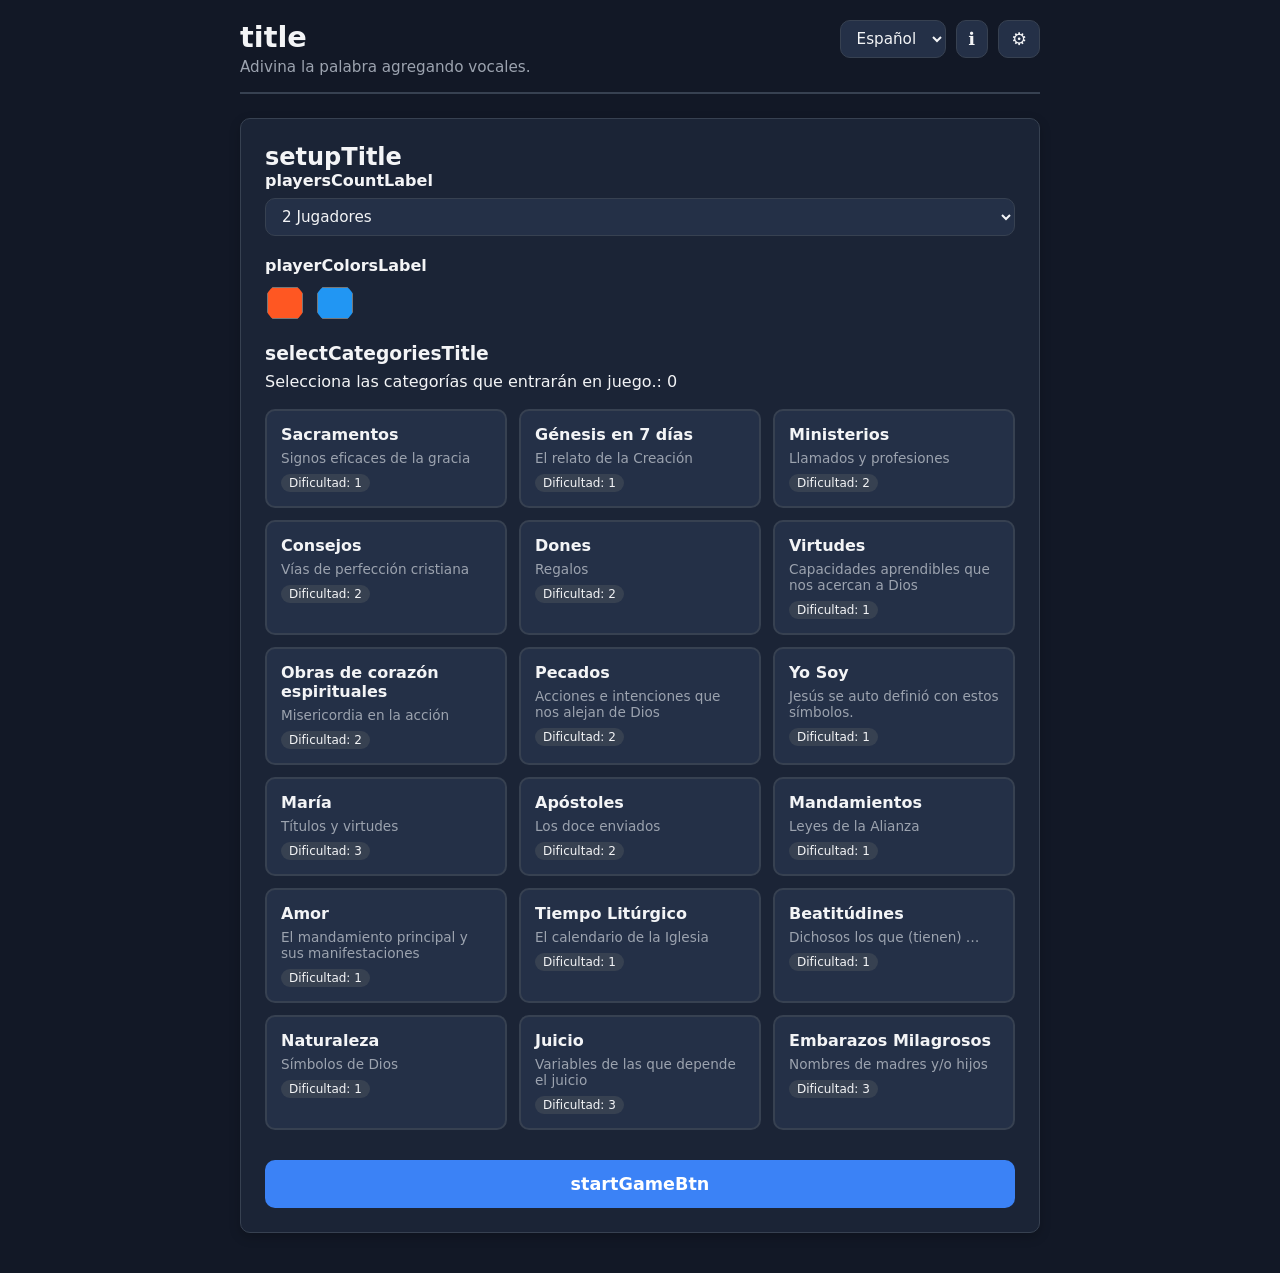
==== commit ba2b98c5: "Change title and header text to 'YHWH'" ====
--- a/YHWH/index.html
+++ b/YHWH/index.html
@@ -3,23 +3,23 @@
 <head>
   <meta charset="UTF-8" />
   <meta name="viewport" content="width=device-width, initial-scale=1.0" />
-  <title>Adivina la Palabra</title>
+  <title>YHWH</title>
   <link rel="stylesheet" href="styles.css" />
 </head>
 <body>
   <div class="container">
-    <!-- Header -->
     <header>
       <div class="header-title-container">
-        <h1 data-i18n="title">Adivina la Palabra</h1>
-        <p id="subtitle" class="header-subtitle" data-i18n="subtitle">Juego de deducción por turnos</p>
+        <h1 data-i18n="title">YHWH</h1>
+        <p id="subtitle" class="header-subtitle" data-i18n="subtitle">Adivina la Palabra</p>
       </div>
 
       <div class="header-actions">
         <select id="lang-select">
           <option value="es">Español</option>
+          <option value="it">Italiano</option>
         </select>
-        <button id="info-btn" class="icon-btn" title="Reglas e Información">ℹ️</button>
+        <button id="info-btn" class="icon-btn" title="Información">ℹ️</button>
         <button id="settings-btn" class="icon-btn" title="Configuración">⚙️</button>
       </div>
     </header>
@@ -62,7 +62,7 @@
       </div>
 
       <div class="input-group">
-        <input type="text" id="guess-input" placeholder="Escribe tu respuesta aquí..." data-i18n-placeholder="inputPlaceholder" />
+        <input type="text" id="guess-input" placeholder="Escribe tu respuesta..." data-i18n-placeholder="inputPlaceholder" />
         <button id="submit-guess-btn" class="btn primary-btn" data-i18n="submitBtn">Enviar</button>
         <button id="pass-turn-btn" class="btn secondary-btn" data-i18n="passBtn">Pasar</button>
       </div>
@@ -72,10 +72,8 @@
   <!-- Modal de Información / Reglas -->
   <div id="info-modal" class="modal hidden">
     <div class="modal-content">
-      <h3 data-i18n="rulesTitle">Reglas del Juego</h3>
-      <p data-i18n="rulesContent">
-        Selecciona una o más categorías para comenzar. Cada jugador tendrá un turno para adivinar la palabra secreta a partir de las pistas facilitadas. Sumas puntos al adivinar correctamente en tu turno.
-      </p>
+      <h3 data-i18n="rulesTitle">Reglas e Información</h3>
+      <p data-i18n="rulesContent">Selecciona una o más categorías para comenzar. Cada jugador adivina en su turno.</p>
       <button id="close-info-btn" class="btn secondary-btn" data-i18n="closeBtn">Cerrar</button>
     </div>
   </div>
@@ -83,7 +81,7 @@
   <!-- Modal de Configuración -->
   <div id="settings-modal" class="modal hidden">
     <div class="modal-content">
-      <h3 data-i18n="settingsTitle">Configuración de Juego</h3>
+      <h3 data-i18n="settingsTitle">Configuración</h3>
       <div class="form-group">
         <label for="rounds-input" data-i18n="roundsLabel">Número de Rondas:</label>
         <input type="number" id="rounds-input" min="1" max="10" value="3" />
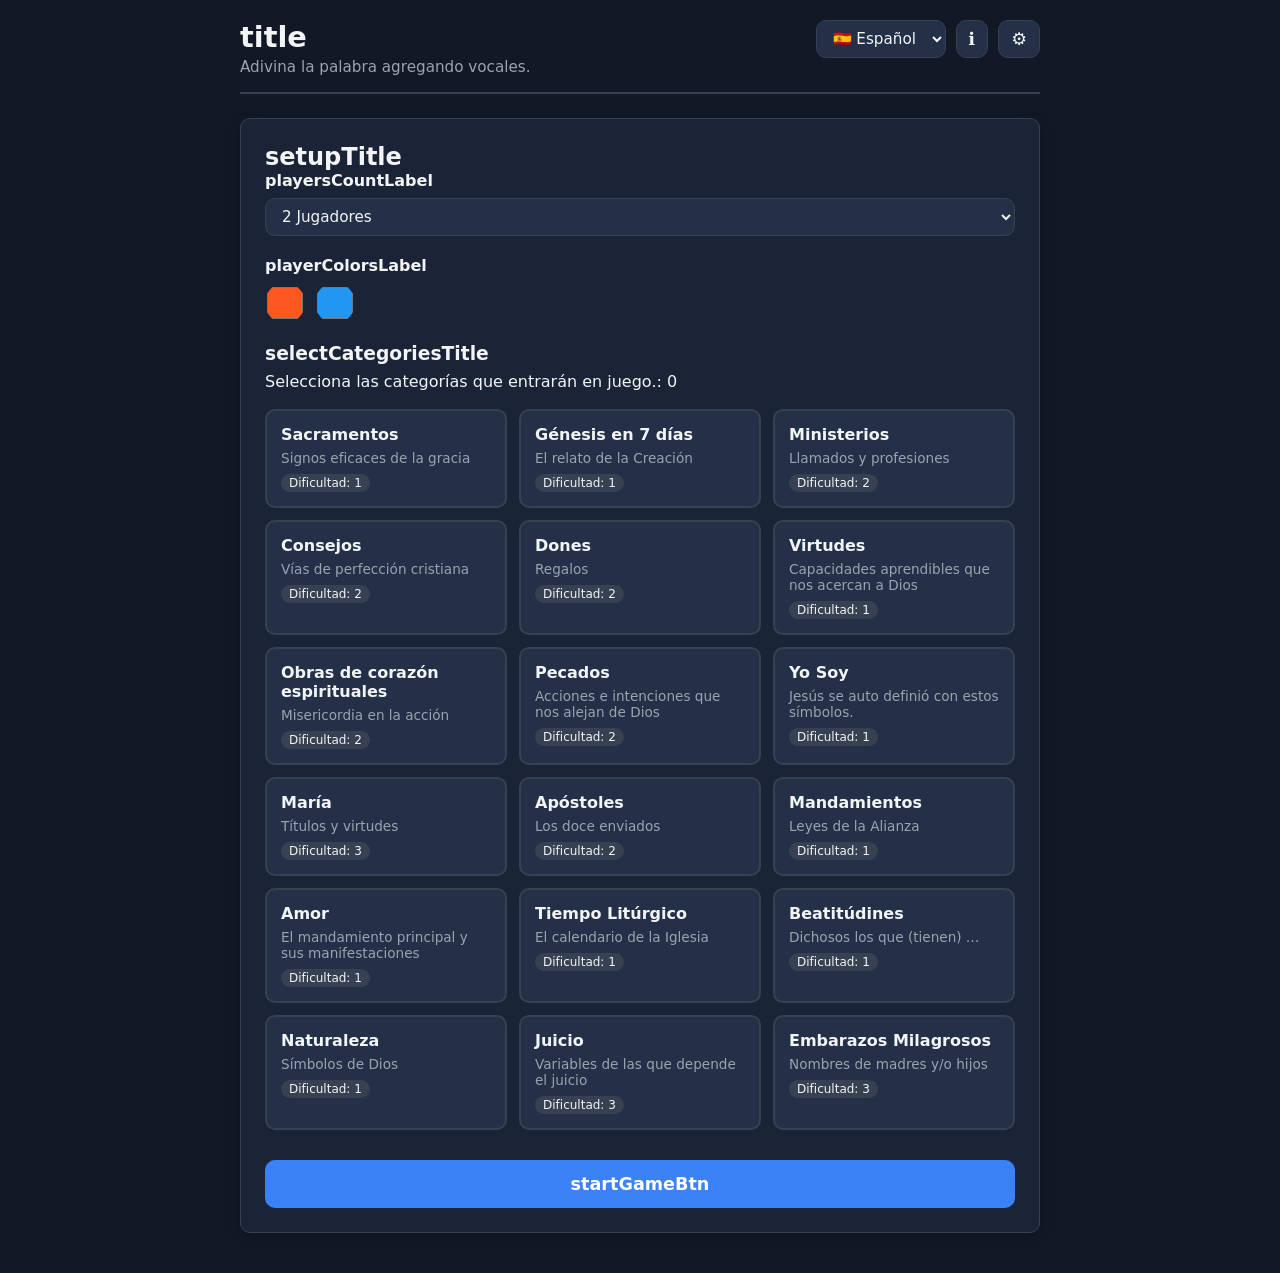
==== commit d6115cec: "Clear text content in index.html Removed text content from various elements in index.html." ====
--- a/YHWH/index.html
+++ b/YHWH/index.html
@@ -10,14 +10,14 @@
   <div class="container">
     <header>
       <div class="header-title-container">
-        <h1 data-i18n="title">YHWH</h1>
-        <p id="subtitle" class="header-subtitle" data-i18n="subtitle">Adivina la Palabra</p>
+        <h1 data-i18n="title"></h1>
+        <p id="subtitle" class="header-subtitle" data-i18n="subtitle"></p>
       </div>
 
       <div class="header-actions">
         <select id="lang-select">
-          <option value="es">Español</option>
-          <option value="it">Italiano</option>
+          <option value="es">🇪🇸 Español</option>
+          <option value="it">🇮🇹 Italiano</option>
         </select>
         <button id="info-btn" class="icon-btn" title="Información">ℹ️</button>
         <button id="settings-btn" class="icon-btn" title="Configuración">⚙️</button>
@@ -26,45 +26,45 @@
 
     <!-- Pantalla de Configuración Inicial -->
     <section id="setup-screen" class="card">
-      <h2 data-i18n="setupTitle">Configuración de la Partida</h2>
+      <h2 data-i18n="setupTitle"></h2>
 
       <div class="form-group">
-        <label for="players-count" data-i18n="playersCountLabel">Cantidad de Jugadores:</label>
+        <label for="players-count" data-i18n="playersCountLabel"></label>
         <select id="players-count"></select>
       </div>
 
       <div class="form-group">
-        <label data-i18n="playerColorsLabel">Colores de los Jugadores:</label>
+        <label data-i18n="playerColorsLabel"></label>
         <div id="player-colors" class="colors-container"></div>
       </div>
 
       <div class="form-group">
-        <h3 data-i18n="selectCategoriesTitle">Seleccionar Categorías</h3>
-        <p id="category-count">Categorías seleccionadas: 0</p>
+        <h3 data-i18n="selectCategoriesTitle"></h3>
+        <p id="category-count"></p>
         <div id="categories" class="categories-grid"></div>
       </div>
 
-      <button id="start-btn" class="btn primary-btn" data-i18n="startGameBtn">Iniciar Juego</button>
+      <button id="start-btn" class="btn primary-btn" data-i18n="startGameBtn"></button>
     </section>
 
     <!-- Pantalla de Juego -->
     <section id="game-screen" class="card hidden">
       <div class="game-header">
-        <span id="current-round">Ronda 1/3</span>
+        <span id="current-round"></span>
         <span id="timer" class="timer-badge">120s</span>
       </div>
 
       <div id="scoreboard" class="scoreboard-container"></div>
 
       <div class="turn-box">
-        <h2 id="current-player">Turno del Jugador 1</h2>
-        <div id="clue-text" class="clue-box">Categoría y Pista</div>
+        <h2 id="current-player"></h2>
+        <div id="clue-text" class="clue-box"></div>
       </div>
 
       <div class="input-group">
-        <input type="text" id="guess-input" placeholder="Escribe tu respuesta..." data-i18n-placeholder="inputPlaceholder" />
-        <button id="submit-guess-btn" class="btn primary-btn" data-i18n="submitBtn">Enviar</button>
-        <button id="pass-turn-btn" class="btn secondary-btn" data-i18n="passBtn">Pasar</button>
+        <input type="text" id="guess-input" data-i18n-placeholder="inputPlaceholder" />
+        <button id="submit-guess-btn" class="btn primary-btn" data-i18n="submitBtn"></button>
+        <button id="pass-turn-btn" class="btn secondary-btn" data-i18n="passBtn"></button>
       </div>
     </section>
   </div>
@@ -72,25 +72,25 @@
   <!-- Modal de Información / Reglas -->
   <div id="info-modal" class="modal hidden">
     <div class="modal-content">
-      <h3 data-i18n="rulesTitle">Reglas e Información</h3>
-      <p data-i18n="rulesContent">Selecciona una o más categorías para comenzar. Cada jugador adivina en su turno.</p>
-      <button id="close-info-btn" class="btn secondary-btn" data-i18n="closeBtn">Cerrar</button>
+      <h3 data-i18n="rulesTitle"></h3>
+      <p data-i18n="rulesContent"></p>
+      <button id="close-info-btn" class="btn secondary-btn" data-i18n="closeBtn"></button>
     </div>
   </div>
 
   <!-- Modal de Configuración -->
   <div id="settings-modal" class="modal hidden">
     <div class="modal-content">
-      <h3 data-i18n="settingsTitle">Configuración</h3>
+      <h3 data-i18n="settingsTitle"></h3>
       <div class="form-group">
-        <label for="rounds-input" data-i18n="roundsLabel">Número de Rondas:</label>
+        <label for="rounds-input" data-i18n="roundsLabel"></label>
         <input type="number" id="rounds-input" min="1" max="10" value="3" />
       </div>
       <div class="form-group">
-        <label for="timer-input" data-i18n="timerLabel">Tiempo por turno (segundos):</label>
+        <label for="timer-input" data-i18n="timerLabel"></label>
         <input type="number" id="timer-input" min="10" max="300" value="120" />
       </div>
-      <button id="close-settings-btn" class="btn secondary-btn" data-i18n="closeBtn">Cerrar</button>
+      <button id="close-settings-btn" class="btn secondary-btn" data-i18n="closeBtn"></button>
     </div>
   </div>
 
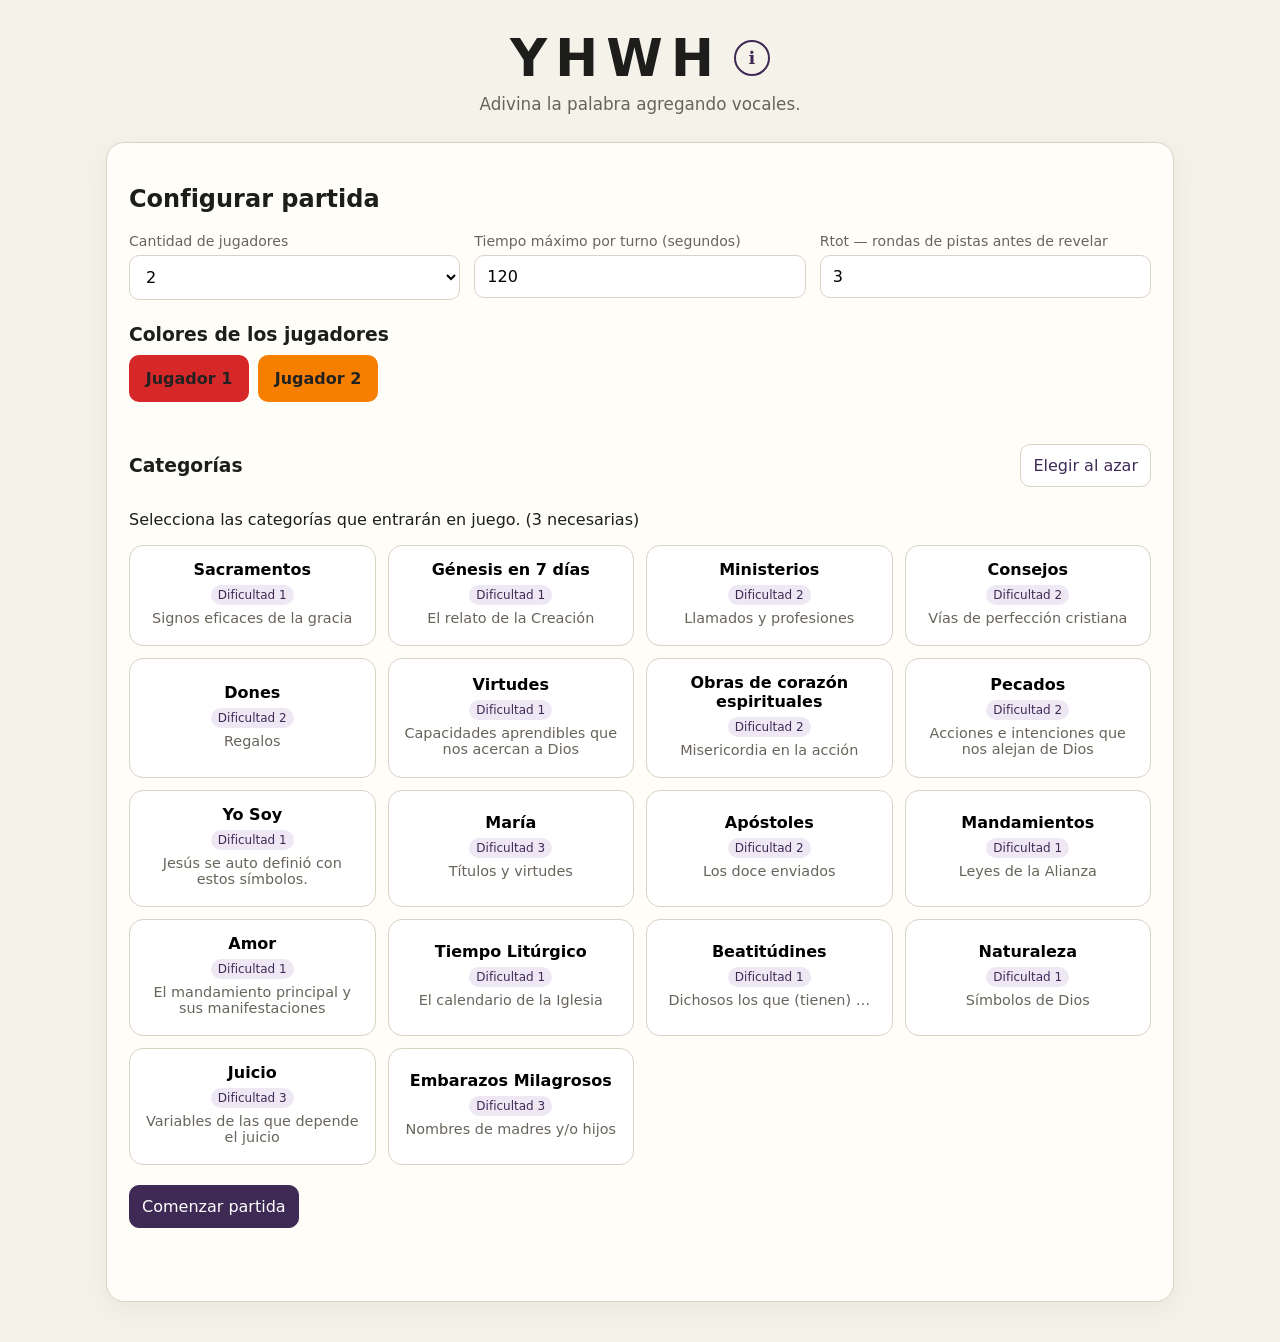
==== commit c235ae22: "Add files via upload" ====
--- a/YHWH/index.html
+++ b/YHWH/index.html
@@ -1,99 +1,123 @@
-<!DOCTYPE html>
+<!doctype html>
 <html lang="es">
 <head>
-  <meta charset="UTF-8" />
-  <meta name="viewport" content="width=device-width, initial-scale=1.0" />
+  <meta charset="utf-8">
+  <meta name="viewport" content="width=device-width, initial-scale=1">
   <title>YHWH</title>
-  <link rel="stylesheet" href="styles.css" />
+  <link rel="stylesheet" href="./styles.css">
 </head>
 <body>
-  <div class="container">
-    <header>
-      <div class="header-title-container">
-        <h1 data-i18n="title"></h1>
-        <p id="subtitle" class="header-subtitle" data-i18n="subtitle"></p>
+  <header class="site-header">
+    <div class="header-content">
+      <h1>YHWH</h1>
+      <button id="info-btn" class="info-btn" aria-label="Reglas del juego">ℹ</button>
+    </div>
+    <p id="subtitle"></p>
+  </header>
+
+  <main id="app">
+    <section id="screen-start" class="screen">
+      <h2 id="start-title"></h2>
+      <div class="settings-grid">
+        <label><span id="players-label"></span>
+          <select id="players"></select>
+        </label>
+        <label><span id="time-label"></span>
+          <input id="turn-time" type="number" min="10" max="3600" step="10" value="120">
+        </label>
+        <label><span id="rounds-label"></span>
+          <input id="round-total" type="number" min="1" max="20" value="3">
+        </label>
       </div>
 
-      <div class="header-actions">
-        <select id="lang-select">
-          <option value="es">🇪🇸 Español</option>
-          <option value="it">🇮🇹 Italiano</option>
-        </select>
-        <button id="info-btn" class="icon-btn" title="Información">ℹ️</button>
-        <button id="settings-btn" class="icon-btn" title="Configuración">⚙️</button>
-      </div>
-    </header>
-
-    <!-- Pantalla de Configuración Inicial -->
-    <section id="setup-screen" class="card">
-      <h2 data-i18n="setupTitle"></h2>
-
-      <div class="form-group">
-        <label for="players-count" data-i18n="playersCountLabel"></label>
-        <select id="players-count"></select>
+      <div class="player-color-selection">
+        <h3 id="player-colors-title">Colores de los jugadores</h3>
+        <div id="player-colors" class="player-colors"></div>
+        <div id="player-color-options" class="player-color-options"></div>
       </div>
 
-      <div class="form-group">
-        <label data-i18n="playerColorsLabel"></label>
-        <div id="player-colors" class="colors-container"></div>
+      <div class="category-selection">
+        <div class="section-heading">
+          <h3 id="categories-title"></h3>
+          <button id="random-categories" class="secondary"></button>
+        </div>
+        <p id="category-count"></p>
+        <div id="categories" class="category-grid"></div>
       </div>
 
-      <div class="form-group">
-        <h3 data-i18n="selectCategoriesTitle"></h3>
-        <p id="category-count"></p>
-        <div id="categories" class="categories-grid"></div>
+      <button id="start-game" class="primary"></button>
+      <p id="start-error" class="error"></p>
+    </section>
+
+    <section id="screen-game" class="screen hidden">
+      <div class="game-top">
+        <div>
+          <div id="round-label"></div>
+          <div id="turn-label"></div>
+        </div>
+        <div class="timer-controls"><div id="timer" class="timer">02:00</div><button id="pause-time" class="secondary"></button></div>
       </div>
 
-      <button id="start-btn" class="btn primary-btn" data-i18n="startGameBtn"></button>
+      <div id="scoreboard" class="scoreboard"></div>
+
+      <div id="round-card" class="round-card">
+        <div id="clue-stage" class="clue-stage"></div>
+        <div id="attempt-status" class="attempt-status"></div>
+
+        <div class="guess-form">
+          <div id="guess-words" class="guess-words"></div>
+          <div id="guess-categories" class="guess-categories" role="group" aria-label="Categorías"></div>
+          <button id="submit-guess" class="primary">RESPONDER</button>
+        </div>
+        <div id="feedback" class="feedback"></div>
+        <div id="feedback-modal" class="feedback-modal hidden" role="alertdialog" aria-live="assertive">
+          <div class="feedback-box">
+            <div id="feedback-message" class="feedback"></div>
+            <button id="feedback-continue" class="primary"></button>
+          </div>
+        </div>
+      </div>
+
+      <div class="board">
+        <h2 id="board-title"><span id="board-title-text">Palabras descubiertas</span><span id="discovered-count" class="small-counter">0</span></h2>
+        <div id="board-categories"></div>
+      </div>
     </section>
 
-    <!-- Pantalla de Juego -->
-    <section id="game-screen" class="card hidden">
-      <div class="game-header">
-        <span id="current-round"></span>
-        <span id="timer" class="timer-badge">120s</span>
-      </div>
-
-      <div id="scoreboard" class="scoreboard-container"></div>
-
-      <div class="turn-box">
-        <h2 id="current-player"></h2>
-        <div id="clue-text" class="clue-box"></div>
-      </div>
-
-      <div class="input-group">
-        <input type="text" id="guess-input" data-i18n-placeholder="inputPlaceholder" />
-        <button id="submit-guess-btn" class="btn primary-btn" data-i18n="submitBtn"></button>
-        <button id="pass-turn-btn" class="btn secondary-btn" data-i18n="passBtn"></button>
+    <section id="screen-reveal" class="screen hidden">
+      <div class="computer-reveal">
+        <div class="computer-badge" id="computer-badge"></div>
+        <h2 id="reveal-title"></h2>
+        <div class="reveal-table">
+          <div class="reveal-row"><span class="reveal-label">Categoría / subcategoría</span><strong id="revealed-category"></strong></div>
+          <div class="reveal-row"><span class="reveal-label">Fortext</span><span id="reveal-fortext"></span></div>
+          <div class="reveal-row"><span class="reveal-label">Palabra</span><strong id="revealed-word" class="revealed-word"></strong></div>
+          <div class="reveal-row"><span class="reveal-label">Ayuda / sinónimo</span><span id="reveal-help"></span></div>
+        </div>
+        <button id="continue-reveal" class="primary"></button>
       </div>
     </section>
-  </div>
 
-  <!-- Modal de Información / Reglas -->
-  <div id="info-modal" class="modal hidden">
-    <div class="modal-content">
-      <h3 data-i18n="rulesTitle"></h3>
-      <p data-i18n="rulesContent"></p>
-      <button id="close-info-btn" class="btn secondary-btn" data-i18n="closeBtn"></button>
+    <section id="screen-end" class="screen hidden">
+      <h2 id="end-title"></h2>
+      <div id="final-scores"></div>
+      <button id="new-game" class="primary"></button>
+    </section>
+
+    <div id="rules-modal" class="feedback-modal hidden">
+      <div class="feedback-box rules-box">
+        <h2>Reglas del Juego</h2>
+        <div class="rules-content">
+          <p>1. Intenta adivinar la palabra o palabras objetivo y la categoría a la que pertenecen.</p>
+          <p>2. Si aciertas solo la categoría o parte de una palabra compuesta, sumarás puntos parciales y el turno pasará al siguiente jugador.</p>
+          <p>3. Las conectores y palabras en minúsculas son visibles; solo debes adivinar las palabras escritas en MAYÚSCULAS.</p>
+          <p>4. Con el avance de las rondas se irán revelando pistas y vocales.</p>
+        </div>
+        <button id="close-rules" class="primary">Cerrar</button>
+      </div>
     </div>
-  </div>
+  </main>
 
-  <!-- Modal de Configuración -->
-  <div id="settings-modal" class="modal hidden">
-    <div class="modal-content">
-      <h3 data-i18n="settingsTitle"></h3>
-      <div class="form-group">
-        <label for="rounds-input" data-i18n="roundsLabel"></label>
-        <input type="number" id="rounds-input" min="1" max="10" value="3" />
-      </div>
-      <div class="form-group">
-        <label for="timer-input" data-i18n="timerLabel"></label>
-        <input type="number" id="timer-input" min="10" max="300" value="120" />
-      </div>
-      <button id="close-settings-btn" class="btn secondary-btn" data-i18n="closeBtn"></button>
-    </div>
-  </div>
-
-  <script type="module" src="app.js"></script>
+  <script type="module" src="./app.js"></script>
 </body>
 </html>
--- a/YHWH/styles.css
+++ b/YHWH/styles.css
@@ -1,334 +1,324 @@
+* { box-sizing: border-box; }
 :root {
-  --bg: #121826;
-  --panel: #1b2436;
-  --panel-light: #243047;
-  --text: #f3f4f6;
-  --muted: #9ca3af;
-  --line: #374151;
-  --accent: #3b82f6;
-  --accent-hover: #2563eb;
-  --radius: 10px;
-}
-
-* {
-  box-sizing: border-box;
+  --bg: #f5f2ea;
+  --panel: #fffdf8;
+  --ink: #1d1d1b;
+  --muted: #68645b;
+  --accent: #3f2a56;
+  --accent2: #73548f;
+  --line: #d9d2c5;
+  --good: #236b3b;
+  --bad: #9b2c2c;
+  --partial: #946b16;
+}
+body {
   margin: 0;
+  font-family: system-ui, -apple-system, BlinkMacSystemFont, "Segoe UI", sans-serif;
+  color: var(--ink);
+  background: var(--bg);
+}
+.site-header {
+  text-align: center;
+  padding: 28px 16px 18px;
+}
+.header-content {
+  display: flex;
+  align-items: center;
+  justify-content: center;
+  gap: 12px;
+}
+.info-btn {
+  background: transparent;
+  border: 2px solid var(--accent);
+  color: var(--accent);
+  border-radius: 50%;
+  width: 36px;
+  height: 36px;
+  font-weight: bold;
+  font-size: 1.1rem;
+  cursor: pointer;
+  display: inline-flex;
+  align-items: center;
+  justify-content: center;
   padding: 0;
-  font-family: system-ui, -apple-system, BlinkMacSystemFont, 'Segoe UI', Roboto, Oxygen, Ubuntu, Cantarell, sans-serif;
-}
-
-body {
-  background-color: var(--bg);
-  color: var(--text);
-  min-height: 100vh;
-  display: flex;
-  justify-content: center;
-  align-items: flex-start;
-  padding: 20px;
-}
-
-.container {
-  width: 100%;
-  max-width: 800px;
-}
-
-/* Header */
-header {
-  display: flex;
-  justify-content: space-between;
-  align-items: flex-start;
-  border-bottom: 2px solid var(--line);
-  padding-bottom: 16px;
-  margin-bottom: 24px;
-}
-
-.header-title-container {
-  display: flex;
-  flex-direction: column;
-  gap: 4px;
-}
-
-.header-title-container h1 {
-  font-size: 1.8rem;
-  font-weight: 700;
-  color: var(--text);
-  margin: 0;
-}
-
-.header-subtitle {
-  font-size: 0.95rem;
-  color: var(--muted);
-  margin: 0;
-}
-
-.header-actions {
-  display: flex;
-  align-items: center;
-  gap: 10px;
-}
-
-select, input[type="number"], input[type="text"] {
-  background: var(--panel-light);
-  color: var(--text);
-  border: 1px solid var(--line);
-  border-radius: var(--radius);
-  padding: 8px 12px;
-  font-size: 0.95rem;
-  outline: none;
-}
-
-select:focus, input:focus {
-  border-color: var(--accent);
-}
-
-.icon-btn {
-  background: var(--panel-light);
-  border: 1px solid var(--line);
-  color: var(--text);
-  padding: 8px 12px;
-  border-radius: var(--radius);
-  cursor: pointer;
-  font-size: 1.1rem;
-  display: flex;
-  align-items: center;
-  justify-content: center;
-  transition: background 0.2s, border-color 0.2s;
-}
-
-.icon-btn:hover {
-  background: var(--line);
-  border-color: var(--muted);
-}
-
-/* Tarjetas y Contenedores */
-.card {
-  background: var(--panel);
-  border: 1px solid var(--line);
-  border-radius: var(--radius);
-  padding: 24px;
-  margin-bottom: 20px;
-  box-shadow: 0 4px 12px rgba(0, 0, 0, 0.2);
-}
-
-.form-group {
-  margin-bottom: 20px;
-  display: flex;
-  flex-direction: column;
-  gap: 8px;
-}
-
-.form-group label {
-  font-weight: 600;
-  color: var(--text);
-}
-
-.colors-container {
-  display: flex;
-  gap: 10px;
-  flex-wrap: wrap;
-}
-
-.color-picker {
-  width: 40px;
-  height: 40px;
-  border: none;
-  border-radius: 50%;
-  cursor: pointer;
-  background: transparent;
-}
-
-/* Categorías */
-.categories-grid {
-  display: grid;
-  grid-template-columns: repeat(auto-fill, minmax(200px, 1fr));
-  gap: 12px;
-  margin-top: 10px;
-}
-
-.category-card {
-  background: var(--panel-light);
-  border: 2px solid var(--line);
-  border-radius: var(--radius);
-  padding: 14px;
-  cursor: pointer;
-  transition: all 0.2s ease;
-  user-select: none;
-}
-
-.category-card:hover {
-  border-color: var(--muted);
-}
-
-.category-card.selected {
-  background: rgba(59, 130, 246, 0.15);
-}
-
-.category-card h4 {
-  margin-bottom: 6px;
-  font-size: 1rem;
-}
-
-.category-card .fortext {
-  font-size: 0.85rem;
-  color: var(--muted);
-  margin-bottom: 6px;
-}
-
-.badge {
-  display: inline-block;
-  font-size: 0.75rem;
-  background: var(--line);
-  padding: 2px 8px;
-  border-radius: 12px;
-  color: var(--text);
-}
-
-/* Botones generales */
-.btn {
-  padding: 10px 20px;
-  border-radius: var(--radius);
-  border: none;
-  font-weight: 600;
-  cursor: pointer;
-  transition: background 0.2s;
-  font-size: 0.95rem;
-}
-
-.primary-btn {
+}
+.info-btn:hover {
   background: var(--accent);
   color: white;
 }
-
-.primary-btn:hover {
-  background: var(--accent-hover);
-}
-
-.secondary-btn {
-  background: var(--line);
-  color: var(--text);
-}
-
-.secondary-btn:hover {
-  background: var(--muted);
-  color: var(--bg);
-}
-
-#start-btn {
+.rules-box {
+  text-align: left !important;
+  max-width: 500px;
+}
+.site-header h1 { margin: 0; letter-spacing: .16em; font-size: clamp(2rem, 6vw, 3.2rem); }
+.site-header p { margin: 6px 0 0; color: var(--muted); font-size: 1.05rem; }
+main { max-width: 1100px; margin: 0 auto; padding: 10px 16px 40px; }
+.screen { background: var(--panel); border: 1px solid var(--line); border-radius: 18px; padding: 22px; box-shadow: 0 8px 30px #0000000d; }
+.hidden { display: none !important; }
+.settings-grid { display: grid; grid-template-columns: repeat(3, 1fr); gap: 14px; margin: 18px 0 24px; }
+label span { display: block; font-size: .88rem; color: var(--muted); margin-bottom: 6px; }
+input, select, button {
+  font: inherit;
+  border-radius: 10px;
+  border: 1px solid var(--line);
+  padding: 11px 12px;
+}
+input, select { width: 100%; background: white; }
+button { cursor: pointer; }
+button.primary { background: var(--accent); color: white; border-color: var(--accent); }
+button.secondary { background: white; color: var(--accent); }
+button:disabled { opacity: .5; cursor: not-allowed; }
+.section-heading, .game-top { display: flex; justify-content: space-between; align-items: center; gap: 12px; }
+.category-grid { display: grid; grid-template-columns: repeat(auto-fit, minmax(210px, 1fr)); gap: 12px; margin: 14px 0 20px; }
+.category-card { border: 1px solid var(--line); border-radius: 14px; padding: 14px; background: white; cursor: pointer; }
+.category-card.selected { border-color: var(--accent); outline: 2px solid var(--accent); }
+.category-card h4 { margin: 0 0 5px; }
+.category-card p { margin: 5px 0; color: var(--muted); font-size: .9rem; }
+.badge { display: inline-block; padding: 3px 7px; border-radius: 99px; background: #eee7f4; color: var(--accent); font-size: .75rem; }
+.error { color: var(--bad); min-height: 1.2em; }
+.game-top { margin-bottom: 15px; }
+.timer-controls { display: flex; align-items: center; gap: 10px; }
+.timer { font-variant-numeric: tabular-nums; font-size: 2rem; font-weight: 700; min-width: 105px; text-align: right; }
+.timer.warning { color: var(--bad); }
+.scoreboard { display: grid; grid-template-columns: repeat(auto-fit, minmax(140px, 1fr)); gap: 8px; margin-bottom: 18px; }
+.score { padding: 10px 12px; background: white; border: 1px solid var(--line); border-radius: 12px; }
+.score.active { border: 2px solid #111; }
+.score strong { display: block; }
+.round-card { border: 1px solid var(--line); border-radius: 16px; padding: 20px; text-align: center; }
+.clue-stage { font-size: clamp(2rem, 8vw, 4.5rem); font-weight: 800; letter-spacing: .08em; margin: 15px 0; min-height: 1.5em; overflow-wrap: anywhere; }
+.attempt-status, .feedback { min-height: 1.5em; color: var(--muted); margin: 8px 0; }
+.guess-form { display: grid; grid-template-columns: 1.4fr 1.2fr auto; gap: 12px; max-width: 1000px; margin: 16px auto 0; align-items: start; }
+.guess-words { display: grid; gap: 8px; }
+.feedback.good { color: var(--good); }
+.feedback.partial { color: var(--partial); }
+.feedback.bad { color: var(--bad); }
+.board { margin-top: 25px; }
+.board-category { border-top: 1px solid var(--line); padding: 15px 0; }
+.board-category h3 { margin: 0 0 4px; }
+.board-category .fortext { color: var(--muted); font-size: .9rem; margin-bottom: 10px; }
+.word-list { display: flex; flex-wrap: wrap; gap: 7px; }
+.word-chip { border: 1px solid var(--line); border-radius: 99px; padding: 7px 9px; background: white; }
+.word-chip small { display: block; color: var(--muted); margin-top: 2px; }
+.computer-reveal { text-align: center; padding: 35px 10px; }
+.computer-badge { display: inline-block; padding: 7px 12px; border-radius: 999px; background: var(--accent); color: white; letter-spacing: .12em; }
+.revealed-word { font-size: clamp(2rem, 8vw, 5rem); font-weight: 800; margin: 20px 0 5px; }
+.revealed-category { font-size: 1.2rem; font-weight: 700; }
+#final-scores { display: grid; gap: 10px; margin: 20px 0; }
+.final-score { display: flex; justify-content: space-between; padding: 14px; border: 1px solid var(--line); border-radius: 12px; background: white; }
+
+.feedback-modal {
+  position: fixed;
+  inset: 0;
+  z-index: 1000;
+  display: flex;
+  align-items: center;
+  justify-content: center;
+  padding: 20px;
+  background: #00000066;
+}
+.feedback-modal > div {
+  background: var(--panel);
+  border: 1px solid var(--line);
+  border-radius: 18px;
+  box-shadow: 0 12px 40px #00000033;
+  padding: 28px;
+  min-width: min(90vw, 420px);
+  text-align: center;
+  font-size: 1.25rem;
+  margin-bottom: 0;
+}
+.feedback-modal .feedback.good { color: var(--good); }
+.feedback-modal .feedback.partial { color: var(--partial); }
+.feedback-modal .feedback.bad { color: var(--bad); }
+.feedback-modal button { margin-top: 14px; }
+
+.guess-categories {
+  display: flex;
+  flex-wrap: wrap;
+  gap: 8px;
+  align-content: flex-start;
+}
+.category-choice {
+  background: white;
+  color: var(--ink);
+  border: 1px solid var(--line);
+  padding: 10px 12px;
+  border-radius: 10px;
+  cursor: pointer;
+}
+.category-choice:hover { border-color: var(--accent2); }
+.category-choice.selected {
+  background: var(--accent);
+  color: white;
+  border-color: var(--accent);
+}
+#submit-guess {
+  background: #7b3fb3;
+  border-color: #7b3fb3;
+  min-width: 125px;
+}
+.feedback-modal > div {
+  display: flex;
+  flex-direction: column;
+  align-items: center;
+}
+.feedback-modal #feedback-message {
   width: 100%;
-  padding: 14px;
-  font-size: 1.1rem;
-  margin-top: 10px;
-}
-
-/* Pantalla de juego */
-.game-header {
-  display: flex;
-  justify-content: space-between;
-  align-items: center;
-  margin-bottom: 20px;
-  font-weight: 600;
-}
-
-.timer-badge {
-  background: #ef4444;
-  color: white;
-  padding: 6px 14px;
-  border-radius: 20px;
-  font-size: 1.1rem;
-}
-
-.scoreboard-container {
-  display: flex;
-  gap: 12px;
-  margin-bottom: 20px;
-  overflow-x: auto;
-  padding-bottom: 6px;
-}
-
-.score-card {
-  background: var(--panel-light);
-  padding: 12px 16px;
-  border-radius: var(--radius);
-  min-width: 110px;
+  margin: 0;
+}
+.feedback-modal #feedback-continue {
+  display: block;
+  margin: 18px auto 0;
+}
+
+.category-card.selected {
+  background: var(--selected-bg, #eee7f4);
+  border-color: #4f365f;
+  outline: 2px solid #4f365f;
+}
+
+.guess-word-input.already-guessed {
+  background: #e9e9e9;
+  border-color: #aaa;
+  color: #444;
+  font-weight: 700;
+}
+.category-choice:disabled {
+  opacity: 1;
+  cursor: default;
+}
+
+.reveal-table {
+  width: min(100%, 760px);
+  margin: 18px auto 22px;
+  border: 1px solid var(--line);
+  border-radius: 12px;
+  overflow: hidden;
+  text-align: left;
+}
+.reveal-row {
+  display: grid;
+  grid-template-columns: minmax(145px, 0.42fr) 1fr;
+  gap: 16px;
+  padding: 14px 18px;
+  align-items: center;
+}
+.reveal-row:nth-child(odd) { background: #f0f0f0; }
+.reveal-row:nth-child(even) { background: #fafafa; }
+.reveal-label {
+  font-weight: 800;
+  color: #555;
+  text-transform: uppercase;
+  font-size: .78rem;
+  letter-spacing: .06em;
+}
+.reveal-row > span:last-child,
+.reveal-row > strong:last-child { color: var(--ink); }
+.reveal-row .revealed-word {
+  margin: 0;
+  font-size: clamp(2rem, 6vw, 4rem);
+  line-height: 1.05;
+  letter-spacing: .06em;
+  overflow-wrap: anywhere;
+}
+
+@media (min-width: 1000px) {
+  #screen-game {
+    display: grid;
+    grid-template-columns: minmax(0, 1fr) 330px;
+    column-gap: 24px;
+    align-items: start;
+  }
+  #screen-game > .game-top,
+  #screen-game > .scoreboard,
+  #screen-game > .round-card {
+    grid-column: 1;
+  }
+  #screen-game > .board {
+    grid-column: 2;
+    grid-row: 1 / span 3;
+    margin-top: 0;
+    padding-left: 4px;
+  }
+  #screen-game > .board h2 {
+    margin-top: 0;
+  }
+  #screen-game .scoreboard {
+    grid-template-columns: repeat(2, minmax(140px, 1fr));
+  }
+  #screen-game .round-card {
+    padding: 18px;
+  }
+  #screen-game .clue-stage {
+    font-size: clamp(2rem, 5vw, 4rem);
+  }
+}
+
+@media (max-width: 700px) {
+  .settings-grid, .guess-form { grid-template-columns: 1fr; }
+  .guess-categories { justify-content: stretch; }
+  .category-choice { flex: 1 1 auto; }
+  .screen { padding: 16px; }
+  .game-top { align-items: flex-start; }
+  .reveal-row { grid-template-columns: 1fr; gap: 5px; }
+}
+
+.category-card.selected { background: var(--selected-bg); }
+.board-category { background: var(--category-bg); border-radius: 14px; padding: 14px; margin-bottom: 12px; border-top: 0; }
+
+.feedback-modal .feedback-box {
+  background: var(--panel);
+  border: 1px solid var(--line);
+  border-radius: 18px;
+  box-shadow: 0 12px 40px #00000033;
+  padding: 28px;
+  width: min(90vw, 460px);
+  min-width: 0;
   text-align: center;
-  transition: transform 0.2s;
-}
-
-.score-card.active {
-  transform: scale(1.05);
-  box-shadow: 0 0 10px rgba(255, 255, 255, 0.2);
-}
-
-.player-name {
-  font-size: 0.85rem;
-  color: var(--muted);
-}
-
-.player-score {
-  font-size: 1.2rem;
-  font-weight: bold;
-}
-
-.turn-box {
-  background: var(--panel-light);
-  padding: 20px;
-  border-radius: var(--radius);
-  text-align: center;
-  margin-bottom: 20px;
-}
-
-.turn-box h2 {
-  margin-bottom: 10px;
-}
-
-.clue-box {
-  font-size: 1.05rem;
-  color: var(--muted);
-  margin-top: 8px;
-}
-
-.input-group {
-  display: flex;
-  gap: 10px;
-}
-
-.input-group input {
-  flex: 1;
-}
-
-/* Modales */
-.modal {
-  position: fixed;
-  top: 0;
-  left: 0;
-  width: 100vw;
-  height: 100vh;
-  background: rgba(0, 0, 0, 0.65);
-  display: flex;
-  justify-content: center;
-  align-items: center;
-  z-index: 1000;
-  backdrop-filter: blur(4px);
-}
-
-.modal-content {
-  background: var(--panel);
-  border-radius: var(--radius);
-  padding: 24px;
-  max-width: 500px;
-  width: 90%;
-  border: 1px solid var(--line);
-  box-shadow: 0 8px 24px rgba(0, 0, 0, 0.5);
   display: flex;
   flex-direction: column;
-  gap: 16px;
-}
-
-.modal-content h3 {
-  border-bottom: 1px solid var(--line);
-  padding-bottom: 10px;
-}
-
-.hidden {
-  display: none !important;
-}
+  align-items: center;
+  gap: 18px;
+}
+.feedback-modal #feedback-continue { margin: 0; align-self: center; }
+.feedback-modal #feedback-message { margin: 0; }
+
+.player-color-selection { margin: 0 0 24px; }
+.player-color-selection h3 { margin-bottom: 10px; }
+.player-colors { display: flex; flex-wrap: wrap; gap: 9px; }
+.player-color-button { font-weight: 700; border-width: 3px; min-width: 120px; color: #222; }
+.player-color-options { display: flex; flex-wrap: wrap; gap: 8px; align-items: center; margin-top: 10px; }
+.color-option { color: #222; border: 2px solid #fff; box-shadow: 0 0 0 1px #999; text-transform: capitalize; }
+.score { border-left: 8px solid var(--player-color, var(--accent)); }
+.score.active { outline: 3px solid #111; }
+.score.active.zero { outline-color: var(--player-color, var(--accent)); }
+
+.category-choice {
+  background: var(--category-choice-bg, white) !important;
+  color: #1d1d1b;
+  border-color: #b8b0a4;
+  font-weight: 650;
+}
+.category-choice.selected {
+  background: var(--category-choice-bg, white) !important;
+  color: #1d1d1b;
+  border-color: #3f2a56;
+  outline: 3px solid #3f2a56;
+  box-shadow: inset 0 0 0 2px #ffffffaa;
+}
+
+.score {
+  position: relative;
+  overflow: hidden;
+  border-left: 0;
+  background: linear-gradient(to right, var(--player-color) 0%, var(--player-color) var(--score-fill, 0%), transparent var(--score-fill, 0%), transparent 100%);
+  transition: background 300ms ease, transform 150ms ease;
+}
+.score > * { position: relative; z-index: 1; }
+.score.active { outline: 3px solid #111; }
+.score.active.zero { outline-color: var(--player-color); }
+
+#board-title { display:flex; align-items:center; justify-content:space-between; gap:10px; }
+.small-counter { display:inline-flex; align-items:center; justify-content:center; min-width:30px; height:28px; padding:0 8px; border-radius:8px; background:var(--panel); border:1px solid var(--line); font-size:.85em; }
+.attempt-status .hint-attention { display:inline-block; padding:5px 9px; margin:3px 3px 3px 0; border-radius:8px; background:#fff3b0; border:2px solid #d9b300; font-weight:700; }
+.attempt-status .subcategory-attention { display:inline-block; padding:5px 9px; margin:3px 3px 3px 0; border-radius:8px; background:#dcecff; border:2px solid #4f7fc1; font-weight:700; }
